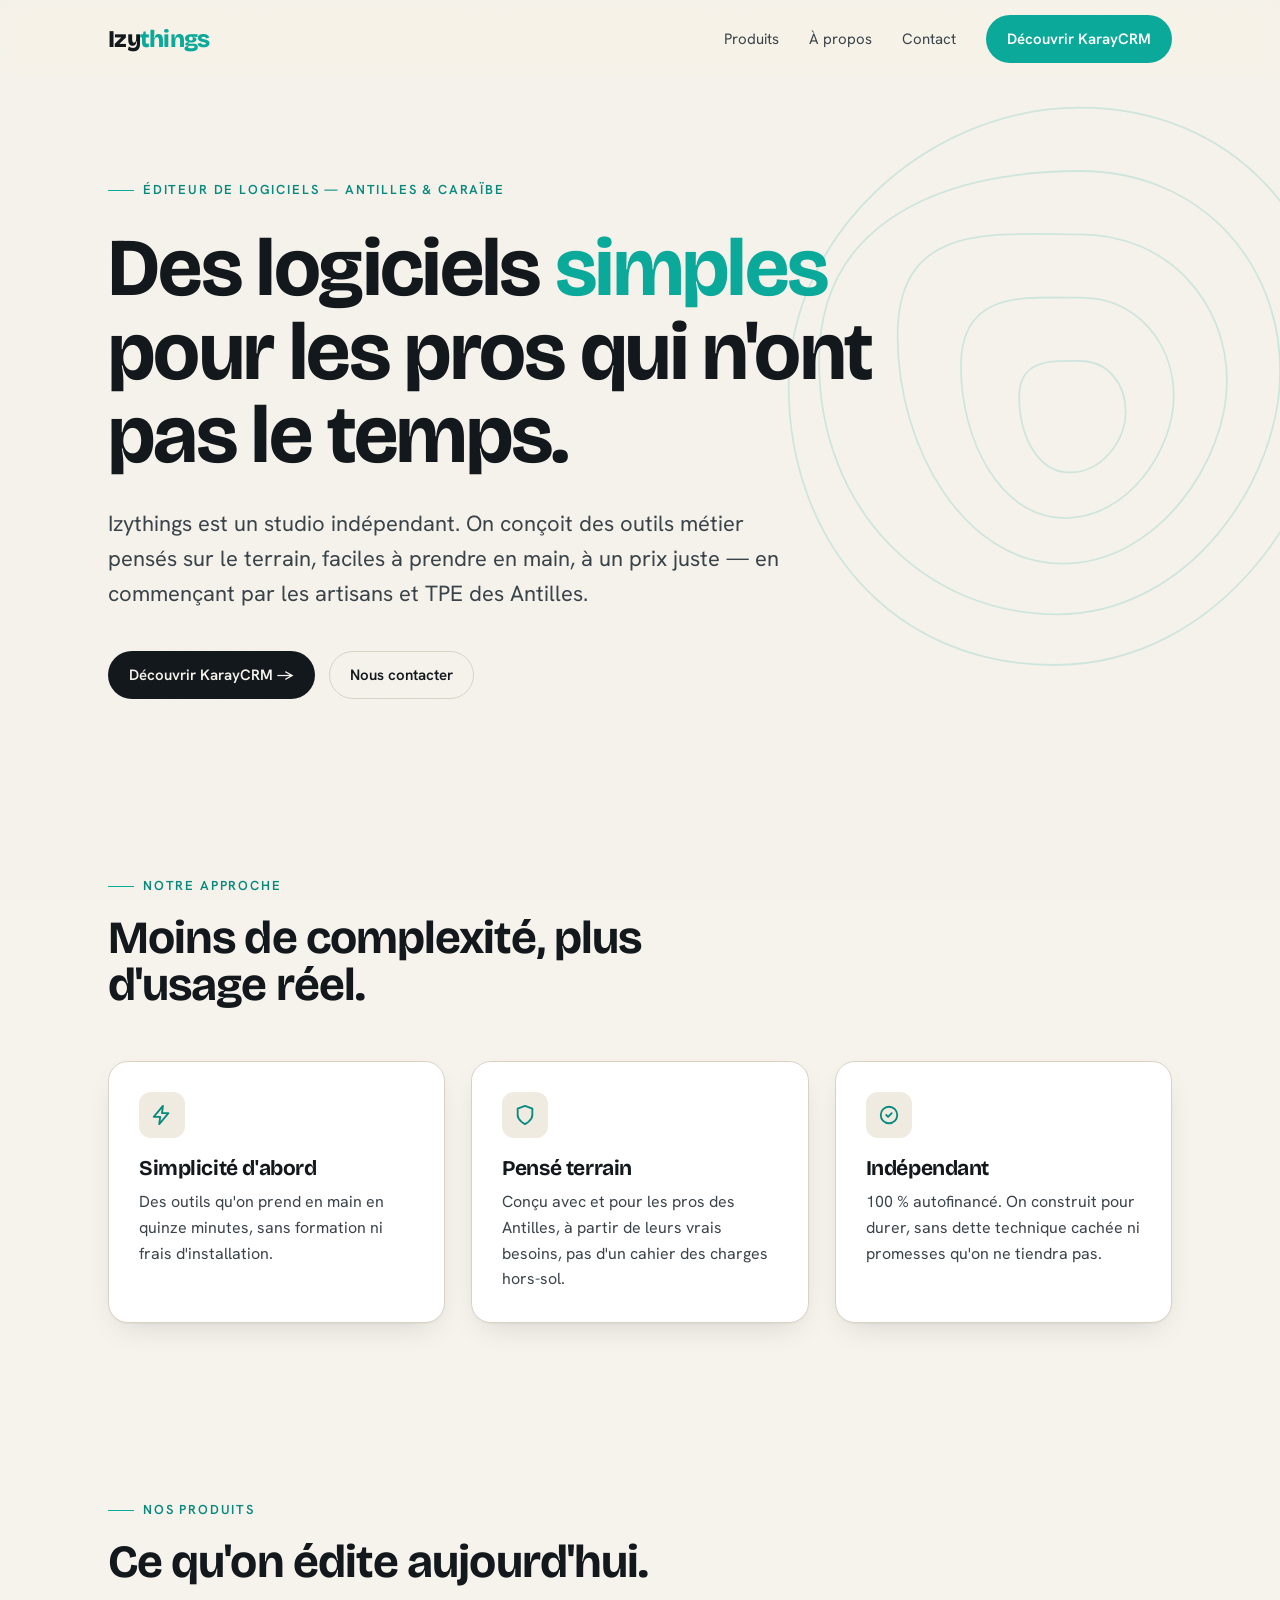
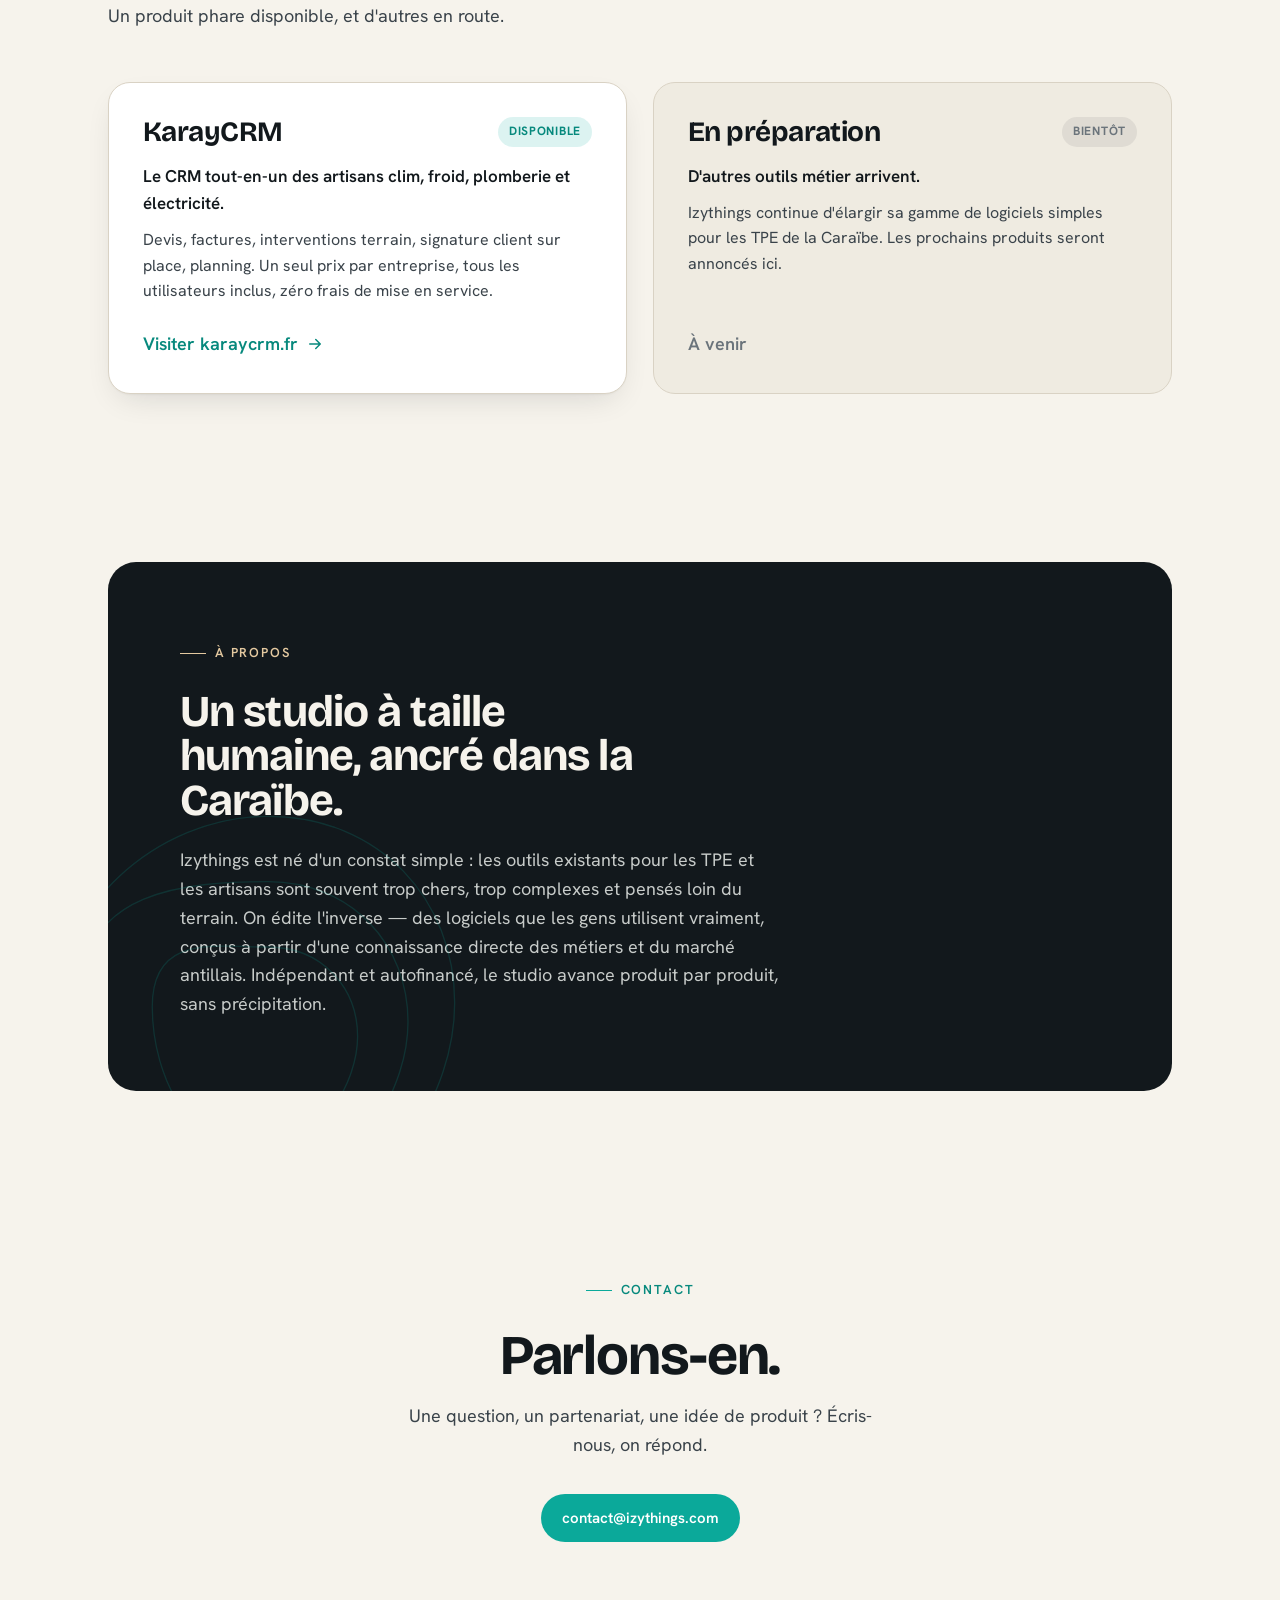
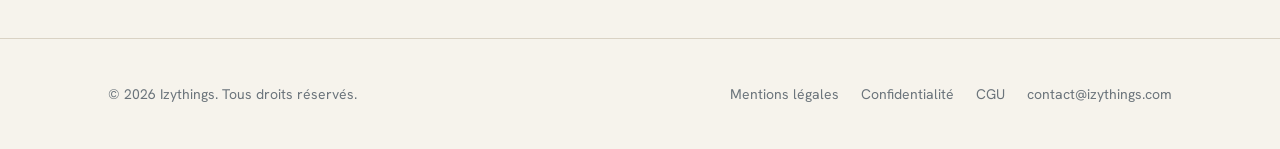
==== index.html @ da50618d "Add files via upload" ====
<!DOCTYPE html>
<html lang="fr">
<head>
  <meta charset="UTF-8" />
  <meta name="viewport" content="width=device-width, initial-scale=1.0" />

  <!-- ============ SEO ============ -->
  <title>Izythings — Éditeur de logiciels métier pour les Antilles | KarayCRM</title>
  <meta name="description" content="Izythings est un studio indépendant qui édite des logiciels métier simples pour les artisans et TPE des Antilles et de la Caraïbe. Son produit phare : KarayCRM, le CRM tout-en-un pour les artisans clim, froid, plomberie et électricité." />
  <meta name="keywords" content="Izythings, KarayCRM, logiciel artisan, CRM artisan, logiciel métier Antilles, Guadeloupe, Martinique, devis facture intervention, clim froid plomberie électricité" />
  <meta name="author" content="Izythings" />
  <meta name="robots" content="index, follow" />
  <link rel="canonical" href="https://izythings.com/" />

  <!-- ============ Open Graph (aperçus de partage) ============ -->
  <meta property="og:type" content="website" />
  <meta property="og:site_name" content="Izythings" />
  <meta property="og:title" content="Izythings — Éditeur de logiciels métier pour les Antilles" />
  <meta property="og:description" content="Studio indépendant qui édite des logiciels simples pour les pros des Antilles. Produit phare : KarayCRM, le CRM tout-en-un des artisans clim, froid, plomberie et électricité." />
  <meta property="og:url" content="https://izythings.com/" />
  <meta property="og:locale" content="fr_FR" />
  <meta property="og:image" content="https://izythings.com/og-image.png" />

  <!-- ============ Twitter / X ============ -->
  <meta name="twitter:card" content="summary_large_image" />
  <meta name="twitter:title" content="Izythings — Éditeur de logiciels métier pour les Antilles" />
  <meta name="twitter:description" content="Studio indépendant. Produit phare : KarayCRM, le CRM tout-en-un des artisans clim, froid, plomberie et électricité." />
  <meta name="twitter:image" content="https://izythings.com/og-image.png" />

  <meta name="theme-color" content="#F6F3EC" />

  <!-- ============ Fonts ============ -->
  <link rel="preconnect" href="https://fonts.googleapis.com" />
  <link rel="preconnect" href="https://fonts.gstatic.com" crossorigin />
  <link href="https://fonts.googleapis.com/css2?family=Bricolage+Grotesque:opsz,wght@12..96,600;12..96,700;12..96,800&family=Hanken+Grotesk:wght@400;500;600;700&display=swap" rel="stylesheet" />

  <link rel="stylesheet" href="styles.css" />

  <!-- ============ Données structurées (JSON-LD) ============ -->
  <script type="application/ld+json">
  {
    "@context": "https://schema.org",
    "@type": "Organization",
    "name": "Izythings",
    "url": "https://izythings.com",
    "description": "Studio indépendant d'édition de logiciels métier pour les TPE et artisans des Antilles et de la Caraïbe.",
    "email": "contact@izythings.com",
    "makesOffer": {
      "@type": "Offer",
      "itemOffered": {
        "@type": "SoftwareApplication",
        "name": "KarayCRM",
        "applicationCategory": "BusinessApplication",
        "operatingSystem": "Web",
        "url": "https://karaycrm.fr",
        "description": "CRM tout-en-un pour les artisans clim, froid, plomberie et électricité : devis, factures, interventions terrain, signature client et planning."
      }
    }
  }
  </script>
</head>

<body>
  <!-- ============ Header ============ -->
  <header id="site-header">
    <div class="wrap nav">
      <a href="#top" class="brand">Izy<span>things</span></a>
      <nav class="nav-links" aria-label="Navigation principale">
        <a class="lnk" href="#produits">Produits</a>
        <a class="lnk" href="#apropos">À propos</a>
        <a class="lnk" href="#contact">Contact</a>
        <a class="btn btn-accent" href="https://karaycrm.fr" target="_blank" rel="noopener">Découvrir KarayCRM</a>
      </nav>
    </div>
  </header>

  <main id="top">
    <!-- ============ Hero ============ -->
    <section class="hero">
      <svg class="hero-contours" viewBox="0 0 600 600" fill="none" aria-hidden="true">
        <g stroke="currentColor" stroke-width="1.4">
          <path d="M300 70c120 0 200 90 200 200s-90 240-220 240S70 410 70 290 180 70 300 70Z"/>
          <path d="M300 120c95 0 158 72 158 158s-72 192-176 192S94 388 94 270 205 120 300 120Z"/>
          <path d="M300 170c70 0 116 54 116 116s-54 144-130 144-130-90-130-180S230 170 300 170Z"/>
          <path d="M300 220c45 0 74 36 74 78s-36 96-86 96-82-60-82-120S255 220 300 220Z"/>
          <path d="M300 270c22 0 36 18 36 40s-18 48-44 48-40-30-40-60 26-28 48-28Z"/>
        </g>
      </svg>

      <div class="wrap">
        <span class="eyebrow reveal d1">Éditeur de logiciels — Antilles &amp; Caraïbe</span>
        <h1 class="reveal d2">Des logiciels <em>simples</em> pour les pros qui n'ont pas le temps.</h1>
        <p class="lead reveal d3">Izythings est un studio indépendant. On conçoit des outils métier pensés sur le terrain, faciles à prendre en main, à un prix juste — en commençant par les artisans et TPE des Antilles.</p>
        <div class="hero-cta reveal d4">
          <a class="btn btn-primary" href="https://karaycrm.fr" target="_blank" rel="noopener">Découvrir KarayCRM →</a>
          <a class="btn btn-ghost" href="#contact">Nous contacter</a>
        </div>
      </div>
    </section>

    <!-- ============ Valeurs ============ -->
    <section class="section-pad">
      <div class="wrap">
        <div class="section-head">
          <span class="eyebrow">Notre approche</span>
          <h2>Moins de complexité, plus d'usage réel.</h2>
        </div>
        <div class="values">
          <article class="value">
            <div class="ico" aria-hidden="true">
              <svg width="22" height="22" viewBox="0 0 24 24" fill="none" stroke="currentColor" stroke-width="2" stroke-linecap="round" stroke-linejoin="round"><path d="M13 2 3 14h7l-1 8 10-12h-7l1-8Z"/></svg>
            </div>
            <h3>Simplicité d'abord</h3>
            <p>Des outils qu'on prend en main en quinze minutes, sans formation ni frais d'installation.</p>
          </article>
          <article class="value">
            <div class="ico" aria-hidden="true">
              <svg width="22" height="22" viewBox="0 0 24 24" fill="none" stroke="currentColor" stroke-width="2" stroke-linecap="round" stroke-linejoin="round"><path d="M12 22s8-4 8-10V5l-8-3-8 3v7c0 6 8 10 8 10Z"/></svg>
            </div>
            <h3>Pensé terrain</h3>
            <p>Conçu avec et pour les pros des Antilles, à partir de leurs vrais besoins, pas d'un cahier des charges hors-sol.</p>
          </article>
          <article class="value">
            <div class="ico" aria-hidden="true">
              <svg width="22" height="22" viewBox="0 0 24 24" fill="none" stroke="currentColor" stroke-width="2" stroke-linecap="round" stroke-linejoin="round"><circle cx="12" cy="12" r="9"/><path d="m9 12 2 2 4-4"/></svg>
            </div>
            <h3>Indépendant</h3>
            <p>100 % autofinancé. On construit pour durer, sans dette technique cachée ni promesses qu'on ne tiendra pas.</p>
          </article>
        </div>
      </div>
    </section>

    <!-- ============ Produits ============ -->
    <section class="section-pad" id="produits">
      <div class="wrap">
        <div class="section-head">
          <span class="eyebrow">Nos produits</span>
          <h2>Ce qu'on édite aujourd'hui.</h2>
          <p>Un produit phare disponible, et d'autres en route.</p>
        </div>
        <div class="products">

          <article class="product">
            <div class="product-top">
              <h3>KarayCRM</h3>
              <span class="badge badge-live">Disponible</span>
            </div>
            <p class="tag">Le CRM tout-en-un des artisans clim, froid, plomberie et électricité.</p>
            <p class="desc">Devis, factures, interventions terrain, signature client sur place, planning. Un seul prix par entreprise, tous les utilisateurs inclus, zéro frais de mise en service.</p>
            <div class="foot">
              <a class="more" href="https://karaycrm.fr" target="_blank" rel="noopener">
                Visiter karaycrm.fr
                <svg width="18" height="18" viewBox="0 0 24 24" fill="none" stroke="currentColor" stroke-width="2" stroke-linecap="round" stroke-linejoin="round"><path d="M5 12h14M13 6l6 6-6 6"/></svg>
              </a>
            </div>
          </article>

          <article class="product soon">
            <div class="product-top">
              <h3>En préparation</h3>
              <span class="badge badge-soon">Bientôt</span>
            </div>
            <p class="tag">D'autres outils métier arrivent.</p>
            <p class="desc">Izythings continue d'élargir sa gamme de logiciels simples pour les TPE de la Caraïbe. Les prochains produits seront annoncés ici.</p>
            <div class="foot">
              <span class="more disabled">À venir</span>
            </div>
          </article>

        </div>
      </div>
    </section>

    <!-- ============ À propos ============ -->
    <section class="section-pad" id="apropos">
      <div class="wrap">
        <div class="about">
          <svg class="about-contours" viewBox="0 0 600 600" fill="none" aria-hidden="true">
            <g stroke="currentColor" stroke-width="1.4">
              <path d="M300 70c120 0 200 90 200 200s-90 240-220 240S70 410 70 290 180 70 300 70Z"/>
              <path d="M300 140c90 0 150 68 150 150s-68 184-168 184S100 374 100 262 210 140 300 140Z"/>
              <path d="M300 210c58 0 96 44 96 96s-44 124-110 124-110-78-110-156S242 210 300 210Z"/>
            </g>
          </svg>
          <span class="eyebrow">À propos</span>
          <h2>Un studio à taille humaine, ancré dans la Caraïbe.</h2>
          <p>Izythings est né d'un constat simple : les outils existants pour les TPE et les artisans sont souvent trop chers, trop complexes et pensés loin du terrain. On édite l'inverse — des logiciels que les gens utilisent vraiment, conçus à partir d'une connaissance directe des métiers et du marché antillais. Indépendant et autofinancé, le studio avance produit par produit, sans précipitation.</p>
        </div>
      </div>
    </section>

    <!-- ============ Contact ============ -->
    <section class="contact" id="contact">
      <div class="wrap">
        <span class="eyebrow" style="justify-content:center;">Contact</span>
        <h2>Parlons-en.</h2>
        <p>Une question, un partenariat, une idée de produit ? Écris-nous, on répond.</p>
        <a class="btn btn-accent" href="mailto:contact@izythings.com">contact@izythings.com</a>
      </div>
    </section>
  </main>

  <!-- ============ Footer ============ -->
  <footer>
    <div class="wrap foot-grid">
      <span class="copy">© 2026 Izythings. Tous droits réservés.</span>
      <nav class="foot-links" aria-label="Liens légaux">
        <a href="mentions-legales.html">Mentions légales</a>
        <a href="confidentialite.html">Confidentialité</a>
        <a href="cgu.html">CGU</a>
        <a href="mailto:contact@izythings.com">contact@izythings.com</a>
      </nav>
    </div>
  </footer>

  <script>
    // Header : fond au scroll
    const header = document.getElementById('site-header');
    const onScroll = () => header.classList.toggle('scrolled', window.scrollY > 12);
    onScroll();
    window.addEventListener('scroll', onScroll, { passive: true });
  </script>
</body>
</html>
---- styles.css ----
/* ============================================================
   Izythings — feuille de style partagée
   ============================================================ */

:root {
  --paper: #F6F3EC;
  --paper-2: #EFEBE1;
  --ink: #12181C;
  --ink-soft: #3A434A;
  --ink-faint: #6B747B;
  --turquoise: #0BA99A;
  --turquoise-deep: #07897D;
  --sand: #E4C9A0;
  --line: #D9D2C4;
  --white: #FFFFFF;
  --shadow: 0 1px 2px rgba(18,24,28,.04), 0 12px 32px -12px rgba(18,24,28,.16);
  --maxw: 1120px;
}

* { margin: 0; padding: 0; box-sizing: border-box; }

html { scroll-behavior: smooth; }

body {
  background: var(--paper);
  color: var(--ink);
  font-family: "Hanken Grotesk", system-ui, sans-serif;
  font-size: 18px;
  line-height: 1.6;
  -webkit-font-smoothing: antialiased;
  text-rendering: optimizeLegibility;
  overflow-x: hidden;
}

/* subtle paper grain */
body::before {
  content: "";
  position: fixed;
  inset: 0;
  pointer-events: none;
  z-index: 1;
  opacity: .035;
  background-image: url("data:image/svg+xml,%3Csvg xmlns='http://www.w3.org/2000/svg' width='120' height='120'%3E%3Cfilter id='n'%3E%3CfeTurbulence type='fractalNoise' baseFrequency='.9' numOctaves='2'/%3E%3C/filter%3E%3Crect width='100%25' height='100%25' filter='url(%23n)'/%3E%3C/svg%3E");
}

h1, h2, h3 {
  font-family: "Bricolage Grotesque", "Hanken Grotesk", sans-serif;
  font-weight: 700;
  line-height: 1.02;
  letter-spacing: -0.02em;
}

a { color: inherit; text-decoration: none; }

.wrap { max-width: var(--maxw); margin: 0 auto; padding: 0 28px; position: relative; z-index: 2; }

/* ---------- Header ---------- */
header {
  position: sticky; top: 0; z-index: 50;
  backdrop-filter: saturate(140%) blur(8px);
  background: rgba(246,243,236,0);
  transition: background .3s ease, border-color .3s ease;
  border-bottom: 1px solid transparent;
}
header.scrolled {
  background: rgba(246,243,236,.82);
  border-bottom: 1px solid var(--line);
}
.nav { display: flex; align-items: center; justify-content: space-between; height: 78px; }
.brand { font-family: "Bricolage Grotesque", sans-serif; font-weight: 800; font-size: 24px; letter-spacing: -0.03em; }
.brand span { color: var(--turquoise); }
.nav-links { display: flex; align-items: center; gap: 30px; }
.nav-links a.lnk { font-size: 15px; color: var(--ink-soft); transition: color .2s; }
.nav-links a.lnk:hover { color: var(--ink); }

.btn {
  display: inline-flex; align-items: center; gap: 8px;
  font-weight: 600; font-size: 15px;
  padding: 11px 20px; border-radius: 999px;
  transition: transform .15s ease, background .2s ease, box-shadow .2s;
  cursor: pointer; border: 1px solid transparent;
}
.btn-primary { background: var(--ink); color: var(--paper); }
.btn-primary:hover { transform: translateY(-2px); box-shadow: 0 10px 24px -10px rgba(18,24,28,.5); }
.btn-accent { background: var(--turquoise); color: #fff; }
.btn-accent:hover { background: var(--turquoise-deep); transform: translateY(-2px); }
.btn-ghost { background: transparent; color: var(--ink); border-color: var(--line); }
.btn-ghost:hover { border-color: var(--ink); }

@media (max-width: 720px) { .nav-links a.lnk { display: none; } }

/* ---------- Hero ---------- */
.hero { position: relative; padding: 92px 0 84px; overflow: hidden; }
.hero-contours {
  position: absolute; top: -60px; right: -180px; width: 760px; max-width: 90vw;
  color: var(--turquoise); opacity: .16; z-index: 0; pointer-events: none;
}
.eyebrow {
  display: inline-flex; align-items: center; gap: 9px;
  font-size: 13px; font-weight: 600; letter-spacing: .14em; text-transform: uppercase;
  color: var(--turquoise-deep); margin-bottom: 26px;
}
.eyebrow::before { content: ""; width: 26px; height: 1px; background: var(--turquoise); display: inline-block; }
.hero h1 { font-size: clamp(42px, 7vw, 82px); max-width: 16ch; }
.hero h1 em { font-style: normal; color: var(--turquoise); }
.hero p.lead { font-size: clamp(18px, 2.2vw, 22px); color: var(--ink-soft); max-width: 56ch; margin-top: 28px; }
.hero-cta { display: flex; flex-wrap: wrap; gap: 14px; margin-top: 40px; }

/* staggered load */
.reveal { opacity: 0; transform: translateY(16px); animation: rise .8s cubic-bezier(.2,.7,.2,1) forwards; }
.d1 { animation-delay: .05s; } .d2 { animation-delay: .15s; } .d3 { animation-delay: .25s; }
.d4 { animation-delay: .35s; } .d5 { animation-delay: .45s; }
@keyframes rise { to { opacity: 1; transform: none; } }
@media (prefers-reduced-motion: reduce) { .reveal { animation: none; opacity: 1; transform: none; } html { scroll-behavior: auto; } }

/* ---------- Sections ---------- */
section { position: relative; }
.section-pad { padding: 84px 0; }
.section-head { max-width: 60ch; margin-bottom: 52px; }
.section-head .eyebrow { margin-bottom: 18px; }
.section-head h2 { font-size: clamp(30px, 4vw, 46px); }
.section-head p { color: var(--ink-soft); margin-top: 16px; }

/* values */
.values { display: grid; grid-template-columns: repeat(3, 1fr); gap: 26px; }
.value { background: var(--white); border: 1px solid var(--line); border-radius: 20px; padding: 30px; box-shadow: var(--shadow); }
.value .ico { width: 46px; height: 46px; border-radius: 12px; display: grid; place-items: center; background: var(--paper-2); color: var(--turquoise-deep); margin-bottom: 20px; }
.value h3 { font-size: 21px; margin-bottom: 10px; }
.value p { font-size: 16px; color: var(--ink-soft); }
@media (max-width: 860px) { .values { grid-template-columns: 1fr; } }

/* products */
.products { display: grid; grid-template-columns: repeat(2, 1fr); gap: 26px; }
.product {
  position: relative; background: var(--white); border: 1px solid var(--line);
  border-radius: 22px; padding: 34px; box-shadow: var(--shadow);
  display: flex; flex-direction: column; transition: transform .2s ease, box-shadow .2s ease;
}
.product:hover { transform: translateY(-4px); box-shadow: 0 1px 2px rgba(18,24,28,.04), 0 24px 50px -18px rgba(18,24,28,.28); }
.product.soon { background: var(--paper-2); box-shadow: none; }
.product-top { display: flex; align-items: center; justify-content: space-between; gap: 12px; margin-bottom: 16px; }
.product h3 { font-size: 28px; }
.badge { font-size: 12px; font-weight: 700; letter-spacing: .06em; text-transform: uppercase; padding: 5px 11px; border-radius: 999px; white-space: nowrap; }
.badge-live { background: rgba(11,169,154,.14); color: var(--turquoise-deep); }
.badge-soon { background: rgba(18,24,28,.07); color: var(--ink-faint); }
.product .tag { font-weight: 600; font-size: 17px; margin-bottom: 10px; }
.product .desc { font-size: 16px; color: var(--ink-soft); margin-bottom: 26px; }
.product .foot { margin-top: auto; }
.product .more { display: inline-flex; align-items: center; gap: 8px; font-weight: 600; color: var(--turquoise-deep); }
.product .more svg { transition: transform .2s ease; }
.product:hover .more svg { transform: translateX(4px); }
.product .more.disabled { color: var(--ink-faint); cursor: default; }
@media (max-width: 760px) { .products { grid-template-columns: 1fr; } }

/* about */
.about { background: var(--ink); color: var(--paper); border-radius: 28px; padding: clamp(36px, 6vw, 72px); position: relative; overflow: hidden; }
.about .eyebrow { color: var(--sand); }
.about .eyebrow::before { background: var(--sand); }
.about h2 { font-size: clamp(28px, 4vw, 44px); max-width: 18ch; }
.about p { color: #C7CBC9; max-width: 60ch; margin-top: 22px; font-size: 18px; }
.about-contours { position: absolute; bottom: -220px; left: -120px; width: 560px; color: var(--turquoise); opacity: .18; }

/* contact */
.contact { text-align: center; padding: 96px 0; }
.contact h2 { font-size: clamp(32px, 5vw, 56px); }
.contact p { color: var(--ink-soft); margin: 18px auto 34px; max-width: 48ch; }

/* footer */
footer { border-top: 1px solid var(--line); padding: 44px 0; }
.foot-grid { display: flex; flex-wrap: wrap; gap: 18px; align-items: center; justify-content: space-between; }
.foot-links { display: flex; flex-wrap: wrap; gap: 22px; }
.foot-links a { font-size: 14px; color: var(--ink-faint); transition: color .2s; }
.foot-links a:hover { color: var(--ink); }
.copy { font-size: 14px; color: var(--ink-faint); }

/* ---------- Legal pages ---------- */
.legal { padding: 64px 0 96px; max-width: 760px; }
.legal .back { font-size: 15px; color: var(--turquoise-deep); font-weight: 600; display: inline-flex; gap: 7px; align-items: center; margin-bottom: 36px; }
.legal h1 { font-size: clamp(34px, 5vw, 52px); margin-bottom: 10px; }
.legal .updated { color: var(--ink-faint); font-size: 15px; margin-bottom: 44px; }
.legal h2 { font-size: 24px; margin: 40px 0 14px; }
.legal p, .legal li { color: var(--ink-soft); font-size: 17px; margin-bottom: 14px; }
.legal ul { padding-left: 22px; }
.legal a { color: var(--turquoise-deep); text-decoration: underline; text-underline-offset: 3px; }
.ph { background: rgba(228,201,160,.35); border-bottom: 1px dashed var(--sand); padding: 0 4px; border-radius: 3px; font-style: italic; }
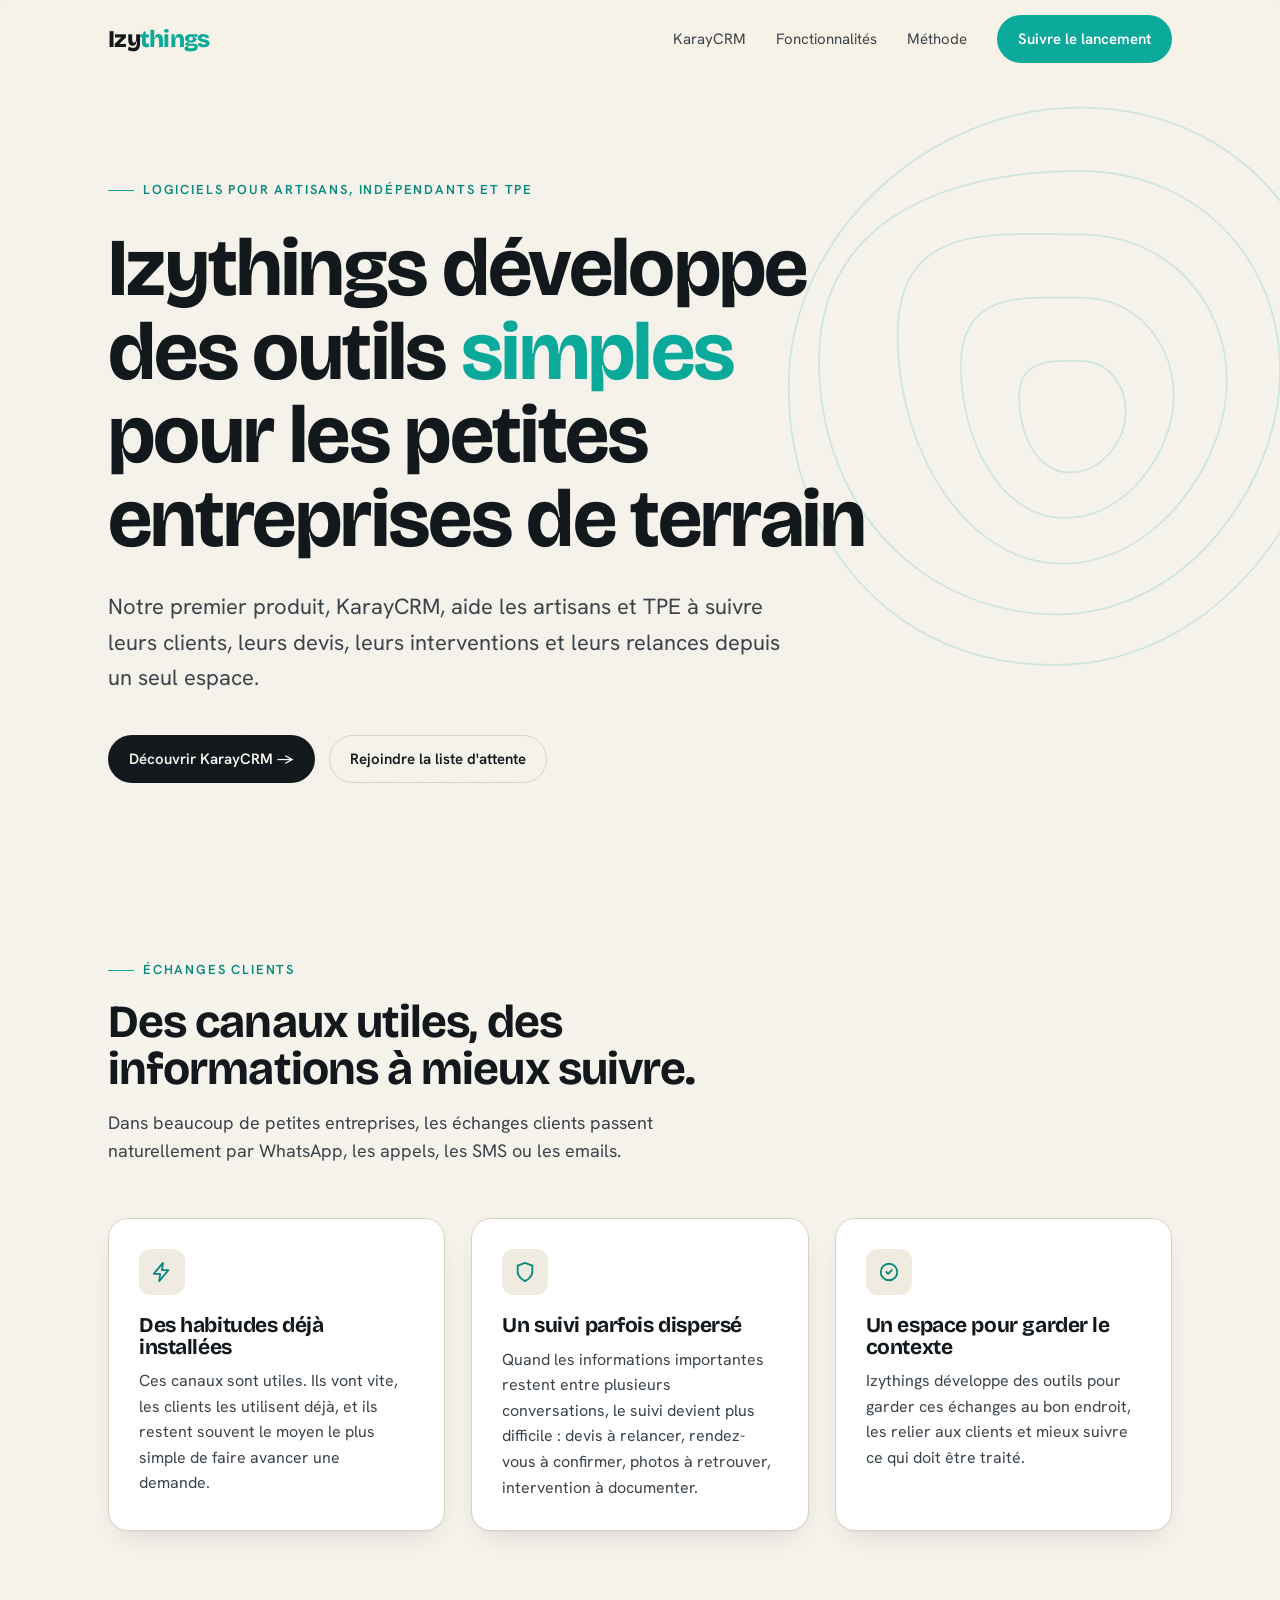
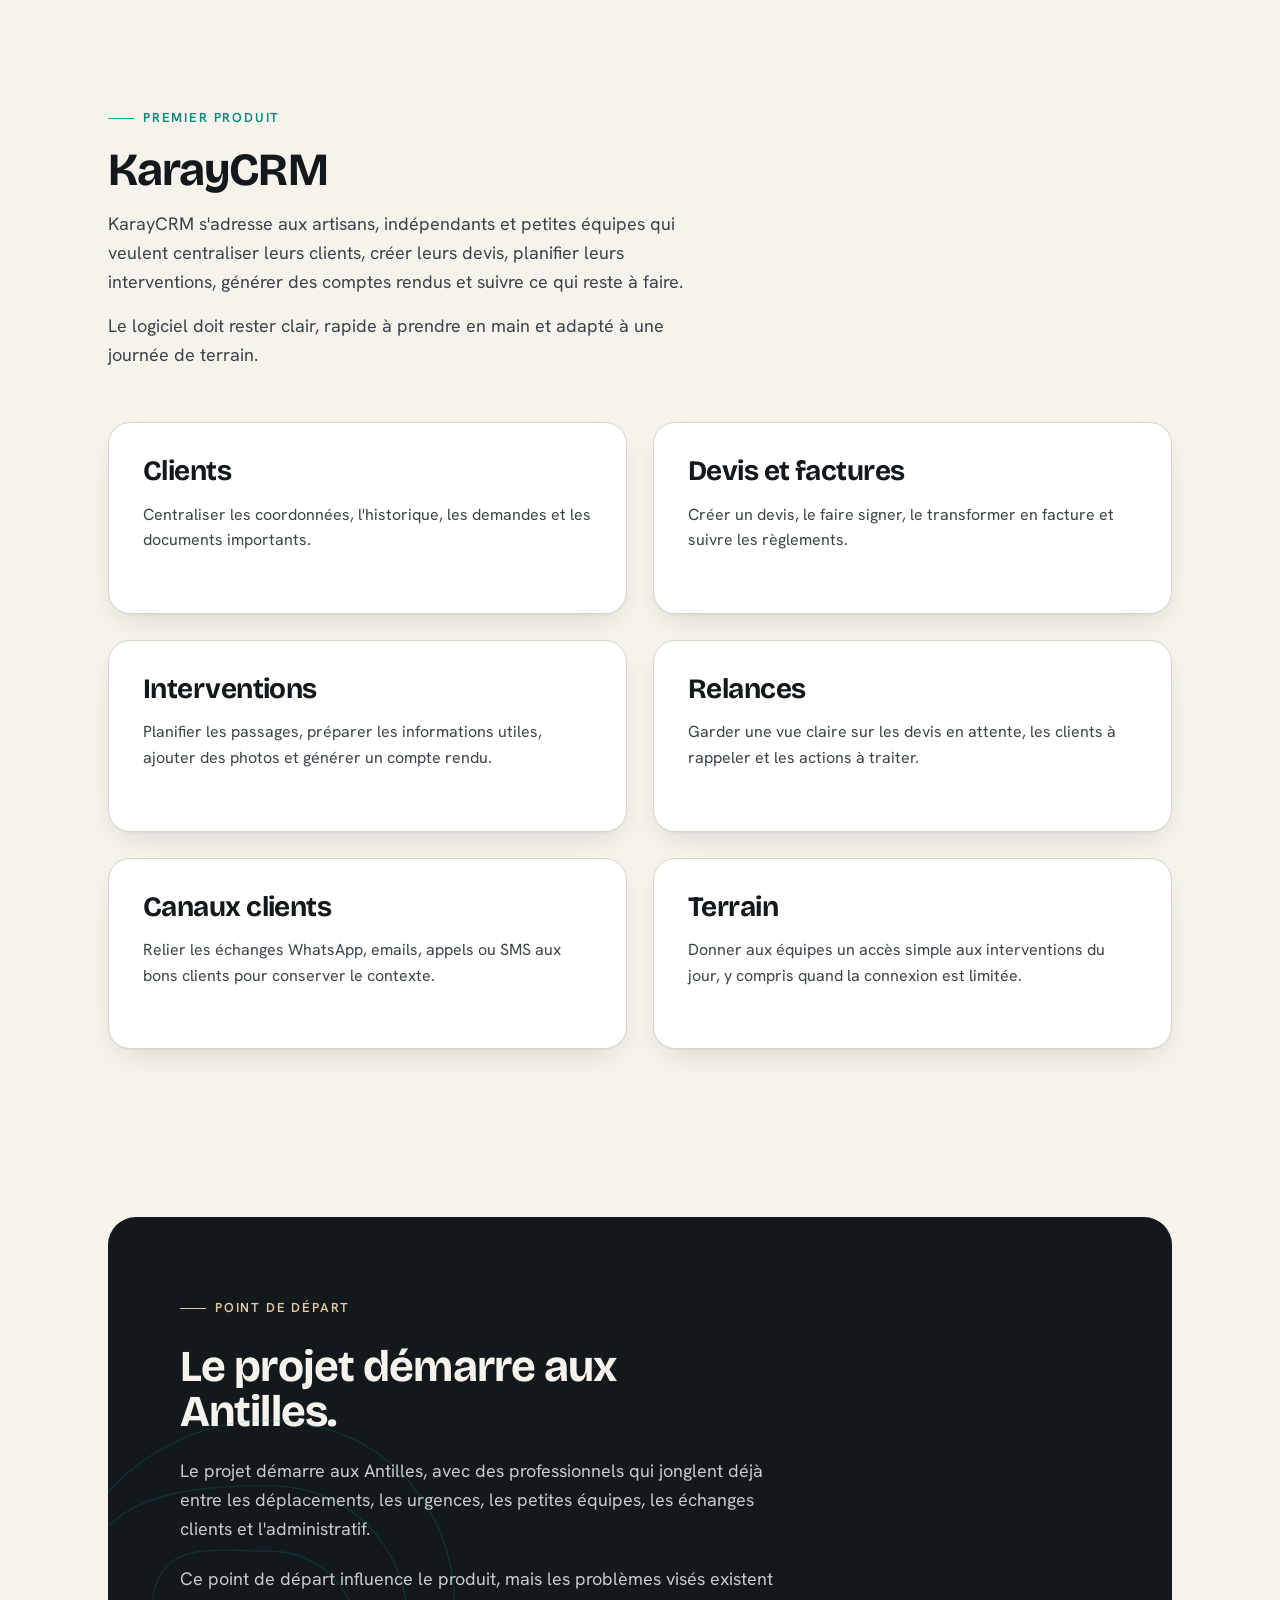
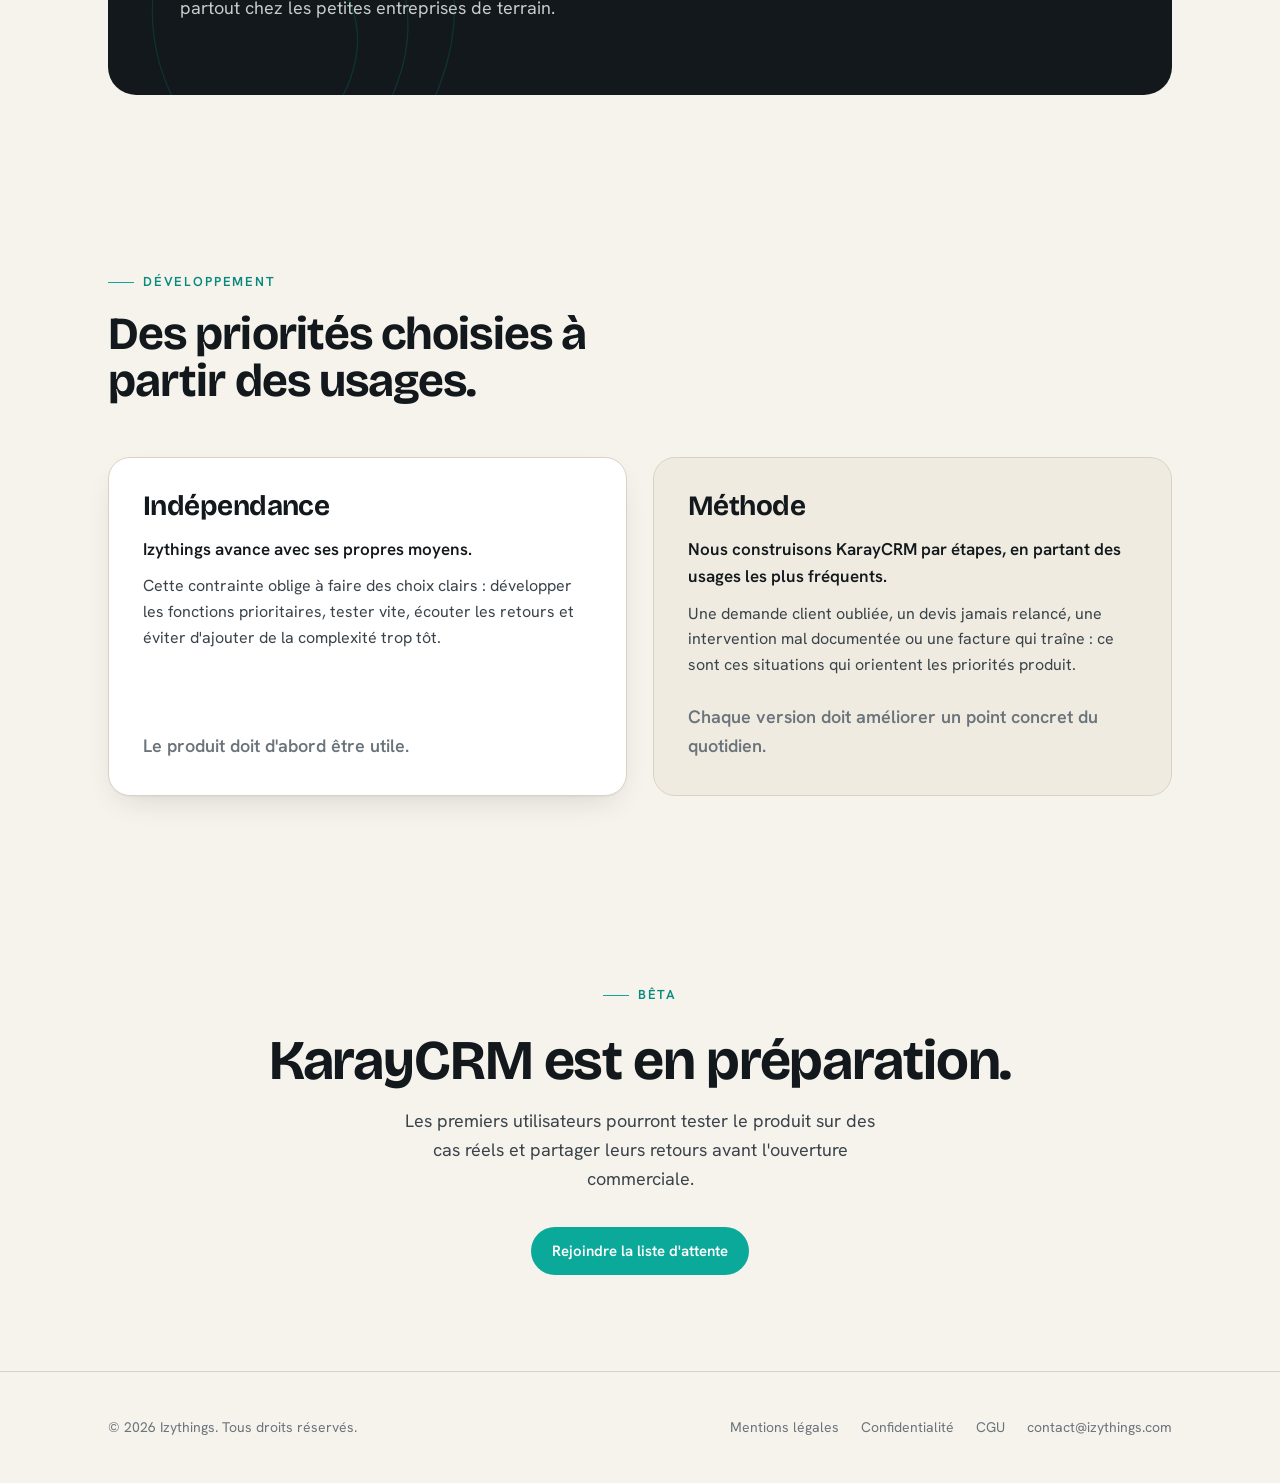
==== commit e4a4d90e: "Rewrite landing page copy" ====
--- a/index.html
+++ b/index.html
@@ -5,9 +5,9 @@
   <meta name="viewport" content="width=device-width, initial-scale=1.0" />
 
   <!-- ============ SEO ============ -->
-  <title>Izythings — Éditeur de logiciels métier pour les Antilles | KarayCRM</title>
-  <meta name="description" content="Izythings est un studio indépendant qui édite des logiciels métier simples pour les artisans et TPE des Antilles et de la Caraïbe. Son produit phare : KarayCRM, le CRM tout-en-un pour les artisans clim, froid, plomberie et électricité." />
-  <meta name="keywords" content="Izythings, KarayCRM, logiciel artisan, CRM artisan, logiciel métier Antilles, Guadeloupe, Martinique, devis facture intervention, clim froid plomberie électricité" />
+  <title>Izythings — Logiciels simples pour artisans et TPE</title>
+  <meta name="description" content="Izythings développe KarayCRM, un logiciel de gestion pour artisans et petites entreprises : clients, devis, factures, interventions et relances." />
+  <meta name="keywords" content="Izythings, KarayCRM, logiciel artisan, logiciel TPE, gestion clients, devis, factures, interventions, relances" />
   <meta name="author" content="Izythings" />
   <meta name="robots" content="index, follow" />
   <link rel="canonical" href="https://izythings.com/" />
@@ -15,16 +15,16 @@
   <!-- ============ Open Graph (aperçus de partage) ============ -->
   <meta property="og:type" content="website" />
   <meta property="og:site_name" content="Izythings" />
-  <meta property="og:title" content="Izythings — Éditeur de logiciels métier pour les Antilles" />
-  <meta property="og:description" content="Studio indépendant qui édite des logiciels simples pour les pros des Antilles. Produit phare : KarayCRM, le CRM tout-en-un des artisans clim, froid, plomberie et électricité." />
+  <meta property="og:title" content="Izythings — Logiciels simples pour artisans et TPE" />
+  <meta property="og:description" content="Izythings développe KarayCRM, un logiciel de gestion pour artisans et petites entreprises : clients, devis, factures, interventions et relances." />
   <meta property="og:url" content="https://izythings.com/" />
   <meta property="og:locale" content="fr_FR" />
   <meta property="og:image" content="https://izythings.com/og-image.png" />
 
   <!-- ============ Twitter / X ============ -->
   <meta name="twitter:card" content="summary_large_image" />
-  <meta name="twitter:title" content="Izythings — Éditeur de logiciels métier pour les Antilles" />
-  <meta name="twitter:description" content="Studio indépendant. Produit phare : KarayCRM, le CRM tout-en-un des artisans clim, froid, plomberie et électricité." />
+  <meta name="twitter:title" content="Izythings — Logiciels simples pour artisans et TPE" />
+  <meta name="twitter:description" content="Izythings développe KarayCRM, un logiciel de gestion pour artisans et petites entreprises : clients, devis, factures, interventions et relances." />
   <meta name="twitter:image" content="https://izythings.com/og-image.png" />
 
   <meta name="theme-color" content="#F6F3EC" />
@@ -43,7 +43,7 @@
     "@type": "Organization",
     "name": "Izythings",
     "url": "https://izythings.com",
-    "description": "Studio indépendant d'édition de logiciels métier pour les TPE et artisans des Antilles et de la Caraïbe.",
+    "description": "Éditeur de logiciels simples pour les artisans, indépendants et petites entreprises.",
     "email": "contact@izythings.com",
     "makesOffer": {
       "@type": "Offer",
@@ -53,7 +53,7 @@
         "applicationCategory": "BusinessApplication",
         "operatingSystem": "Web",
         "url": "https://karaycrm.fr",
-        "description": "CRM tout-en-un pour les artisans clim, froid, plomberie et électricité : devis, factures, interventions terrain, signature client et planning."
+        "description": "Logiciel de gestion pour suivre les clients, les devis, les factures, les interventions, les comptes rendus et les relances."
       }
     }
   }
@@ -66,10 +66,10 @@
     <div class="wrap nav">
       <a href="#top" class="brand">Izy<span>things</span></a>
       <nav class="nav-links" aria-label="Navigation principale">
-        <a class="lnk" href="#produits">Produits</a>
-        <a class="lnk" href="#apropos">À propos</a>
-        <a class="lnk" href="#contact">Contact</a>
-        <a class="btn btn-accent" href="https://karaycrm.fr" target="_blank" rel="noopener">Découvrir KarayCRM</a>
+        <a class="lnk" href="#karaycrm">KarayCRM</a>
+        <a class="lnk" href="#fonctionnalites">Fonctionnalités</a>
+        <a class="lnk" href="#methode">Méthode</a>
+        <a class="btn btn-accent" href="#beta">Suivre le lancement</a>
       </nav>
     </div>
   </header>
@@ -88,91 +88,108 @@
       </svg>
 
       <div class="wrap">
-        <span class="eyebrow reveal d1">Éditeur de logiciels — Antilles &amp; Caraïbe</span>
-        <h1 class="reveal d2">Des logiciels <em>simples</em> pour les pros qui n'ont pas le temps.</h1>
-        <p class="lead reveal d3">Izythings est un studio indépendant. On conçoit des outils métier pensés sur le terrain, faciles à prendre en main, à un prix juste — en commençant par les artisans et TPE des Antilles.</p>
+        <span class="eyebrow reveal d1">Logiciels pour artisans, indépendants et TPE</span>
+        <h1 class="reveal d2">Izythings développe des outils <em>simples</em> pour les petites entreprises de terrain</h1>
+        <p class="lead reveal d3">Notre premier produit, KarayCRM, aide les artisans et TPE à suivre leurs clients, leurs devis, leurs interventions et leurs relances depuis un seul espace.</p>
         <div class="hero-cta reveal d4">
-          <a class="btn btn-primary" href="https://karaycrm.fr" target="_blank" rel="noopener">Découvrir KarayCRM →</a>
-          <a class="btn btn-ghost" href="#contact">Nous contacter</a>
-        </div>
-      </div>
-    </section>
-
-    <!-- ============ Valeurs ============ -->
+          <a class="btn btn-primary" href="#karaycrm">Découvrir KarayCRM →</a>
+          <a class="btn btn-ghost" href="mailto:contact@izythings.com?subject=Liste%20d%27attente%20KarayCRM">Rejoindre la liste d'attente</a>
+        </div>
+      </div>
+    </section>
+
+    <!-- ============ Échanges clients ============ -->
     <section class="section-pad">
       <div class="wrap">
         <div class="section-head">
-          <span class="eyebrow">Notre approche</span>
-          <h2>Moins de complexité, plus d'usage réel.</h2>
+          <span class="eyebrow">Échanges clients</span>
+          <h2>Des canaux utiles, des informations à mieux suivre.</h2>
+          <p>Dans beaucoup de petites entreprises, les échanges clients passent naturellement par WhatsApp, les appels, les SMS ou les emails.</p>
         </div>
         <div class="values">
           <article class="value">
             <div class="ico" aria-hidden="true">
               <svg width="22" height="22" viewBox="0 0 24 24" fill="none" stroke="currentColor" stroke-width="2" stroke-linecap="round" stroke-linejoin="round"><path d="M13 2 3 14h7l-1 8 10-12h-7l1-8Z"/></svg>
             </div>
-            <h3>Simplicité d'abord</h3>
-            <p>Des outils qu'on prend en main en quinze minutes, sans formation ni frais d'installation.</p>
+            <h3>Des habitudes déjà installées</h3>
+            <p>Ces canaux sont utiles. Ils vont vite, les clients les utilisent déjà, et ils restent souvent le moyen le plus simple de faire avancer une demande.</p>
           </article>
           <article class="value">
             <div class="ico" aria-hidden="true">
               <svg width="22" height="22" viewBox="0 0 24 24" fill="none" stroke="currentColor" stroke-width="2" stroke-linecap="round" stroke-linejoin="round"><path d="M12 22s8-4 8-10V5l-8-3-8 3v7c0 6 8 10 8 10Z"/></svg>
             </div>
-            <h3>Pensé terrain</h3>
-            <p>Conçu avec et pour les pros des Antilles, à partir de leurs vrais besoins, pas d'un cahier des charges hors-sol.</p>
+            <h3>Un suivi parfois dispersé</h3>
+            <p>Quand les informations importantes restent entre plusieurs conversations, le suivi devient plus difficile : devis à relancer, rendez-vous à confirmer, photos à retrouver, intervention à documenter.</p>
           </article>
           <article class="value">
             <div class="ico" aria-hidden="true">
               <svg width="22" height="22" viewBox="0 0 24 24" fill="none" stroke="currentColor" stroke-width="2" stroke-linecap="round" stroke-linejoin="round"><circle cx="12" cy="12" r="9"/><path d="m9 12 2 2 4-4"/></svg>
             </div>
-            <h3>Indépendant</h3>
-            <p>100 % autofinancé. On construit pour durer, sans dette technique cachée ni promesses qu'on ne tiendra pas.</p>
-          </article>
-        </div>
-      </div>
-    </section>
-
-    <!-- ============ Produits ============ -->
-    <section class="section-pad" id="produits">
+            <h3>Un espace pour garder le contexte</h3>
+            <p>Izythings développe des outils pour garder ces échanges au bon endroit, les relier aux clients et mieux suivre ce qui doit être traité.</p>
+          </article>
+        </div>
+      </div>
+    </section>
+
+    <!-- ============ KarayCRM ============ -->
+    <section class="section-pad" id="karaycrm">
       <div class="wrap">
         <div class="section-head">
-          <span class="eyebrow">Nos produits</span>
-          <h2>Ce qu'on édite aujourd'hui.</h2>
-          <p>Un produit phare disponible, et d'autres en route.</p>
-        </div>
-        <div class="products">
-
-          <article class="product">
-            <div class="product-top">
-              <h3>KarayCRM</h3>
-              <span class="badge badge-live">Disponible</span>
-            </div>
-            <p class="tag">Le CRM tout-en-un des artisans clim, froid, plomberie et électricité.</p>
-            <p class="desc">Devis, factures, interventions terrain, signature client sur place, planning. Un seul prix par entreprise, tous les utilisateurs inclus, zéro frais de mise en service.</p>
-            <div class="foot">
-              <a class="more" href="https://karaycrm.fr" target="_blank" rel="noopener">
-                Visiter karaycrm.fr
-                <svg width="18" height="18" viewBox="0 0 24 24" fill="none" stroke="currentColor" stroke-width="2" stroke-linecap="round" stroke-linejoin="round"><path d="M5 12h14M13 6l6 6-6 6"/></svg>
-              </a>
-            </div>
-          </article>
-
-          <article class="product soon">
-            <div class="product-top">
-              <h3>En préparation</h3>
-              <span class="badge badge-soon">Bientôt</span>
-            </div>
-            <p class="tag">D'autres outils métier arrivent.</p>
-            <p class="desc">Izythings continue d'élargir sa gamme de logiciels simples pour les TPE de la Caraïbe. Les prochains produits seront annoncés ici.</p>
-            <div class="foot">
-              <span class="more disabled">À venir</span>
-            </div>
-          </article>
-
-        </div>
-      </div>
-    </section>
-
-    <!-- ============ À propos ============ -->
+          <span class="eyebrow">Premier produit</span>
+          <h2>KarayCRM</h2>
+          <p>KarayCRM s'adresse aux artisans, indépendants et petites équipes qui veulent centraliser leurs clients, créer leurs devis, planifier leurs interventions, générer des comptes rendus et suivre ce qui reste à faire.</p>
+          <p>Le logiciel doit rester clair, rapide à prendre en main et adapté à une journée de terrain.</p>
+        </div>
+        <div class="products" id="fonctionnalites">
+
+          <article class="product">
+            <div class="product-top">
+              <h3>Clients</h3>
+            </div>
+            <p class="desc">Centraliser les coordonnées, l'historique, les demandes et les documents importants.</p>
+          </article>
+
+          <article class="product">
+            <div class="product-top">
+              <h3>Devis et factures</h3>
+            </div>
+            <p class="desc">Créer un devis, le faire signer, le transformer en facture et suivre les règlements.</p>
+          </article>
+
+          <article class="product">
+            <div class="product-top">
+              <h3>Interventions</h3>
+            </div>
+            <p class="desc">Planifier les passages, préparer les informations utiles, ajouter des photos et générer un compte rendu.</p>
+          </article>
+
+          <article class="product">
+            <div class="product-top">
+              <h3>Relances</h3>
+            </div>
+            <p class="desc">Garder une vue claire sur les devis en attente, les clients à rappeler et les actions à traiter.</p>
+          </article>
+
+          <article class="product">
+            <div class="product-top">
+              <h3>Canaux clients</h3>
+            </div>
+            <p class="desc">Relier les échanges WhatsApp, emails, appels ou SMS aux bons clients pour conserver le contexte.</p>
+          </article>
+
+          <article class="product">
+            <div class="product-top">
+              <h3>Terrain</h3>
+            </div>
+            <p class="desc">Donner aux équipes un accès simple aux interventions du jour, y compris quand la connexion est limitée.</p>
+          </article>
+
+        </div>
+      </div>
+    </section>
+
+    <!-- ============ Point de départ ============ -->
     <section class="section-pad" id="apropos">
       <div class="wrap">
         <div class="about">
@@ -183,20 +200,54 @@
               <path d="M300 210c58 0 96 44 96 96s-44 124-110 124-110-78-110-156S242 210 300 210Z"/>
             </g>
           </svg>
-          <span class="eyebrow">À propos</span>
-          <h2>Un studio à taille humaine, ancré dans la Caraïbe.</h2>
-          <p>Izythings est né d'un constat simple : les outils existants pour les TPE et les artisans sont souvent trop chers, trop complexes et pensés loin du terrain. On édite l'inverse — des logiciels que les gens utilisent vraiment, conçus à partir d'une connaissance directe des métiers et du marché antillais. Indépendant et autofinancé, le studio avance produit par produit, sans précipitation.</p>
-        </div>
-      </div>
-    </section>
-
-    <!-- ============ Contact ============ -->
-    <section class="contact" id="contact">
-      <div class="wrap">
-        <span class="eyebrow" style="justify-content:center;">Contact</span>
-        <h2>Parlons-en.</h2>
-        <p>Une question, un partenariat, une idée de produit ? Écris-nous, on répond.</p>
-        <a class="btn btn-accent" href="mailto:contact@izythings.com">contact@izythings.com</a>
+          <span class="eyebrow">Point de départ</span>
+          <h2>Le projet démarre aux Antilles.</h2>
+          <p>Le projet démarre aux Antilles, avec des professionnels qui jonglent déjà entre les déplacements, les urgences, les petites équipes, les échanges clients et l'administratif.</p>
+          <p>Ce point de départ influence le produit, mais les problèmes visés existent partout chez les petites entreprises de terrain.</p>
+        </div>
+      </div>
+    </section>
+
+    <!-- ============ Méthode ============ -->
+    <section class="section-pad" id="methode">
+      <div class="wrap">
+        <div class="section-head">
+          <span class="eyebrow">Développement</span>
+          <h2>Des priorités choisies à partir des usages.</h2>
+        </div>
+        <div class="products">
+          <article class="product">
+            <div class="product-top">
+              <h3>Indépendance</h3>
+            </div>
+            <p class="tag">Izythings avance avec ses propres moyens.</p>
+            <p class="desc">Cette contrainte oblige à faire des choix clairs : développer les fonctions prioritaires, tester vite, écouter les retours et éviter d'ajouter de la complexité trop tôt.</p>
+            <div class="foot">
+              <span class="more disabled">Le produit doit d'abord être utile.</span>
+            </div>
+          </article>
+
+          <article class="product soon">
+            <div class="product-top">
+              <h3>Méthode</h3>
+            </div>
+            <p class="tag">Nous construisons KarayCRM par étapes, en partant des usages les plus fréquents.</p>
+            <p class="desc">Une demande client oubliée, un devis jamais relancé, une intervention mal documentée ou une facture qui traîne : ce sont ces situations qui orientent les priorités produit.</p>
+            <div class="foot">
+              <span class="more disabled">Chaque version doit améliorer un point concret du quotidien.</span>
+            </div>
+          </article>
+        </div>
+      </div>
+    </section>
+
+    <!-- ============ Bêta ============ -->
+    <section class="contact" id="beta">
+      <div class="wrap">
+        <span class="eyebrow" style="justify-content:center;">Bêta</span>
+        <h2>KarayCRM est en préparation.</h2>
+        <p>Les premiers utilisateurs pourront tester le produit sur des cas réels et partager leurs retours avant l'ouverture commerciale.</p>
+        <a class="btn btn-accent" href="mailto:contact@izythings.com?subject=Liste%20d%27attente%20KarayCRM">Rejoindre la liste d'attente</a>
       </div>
     </section>
   </main>
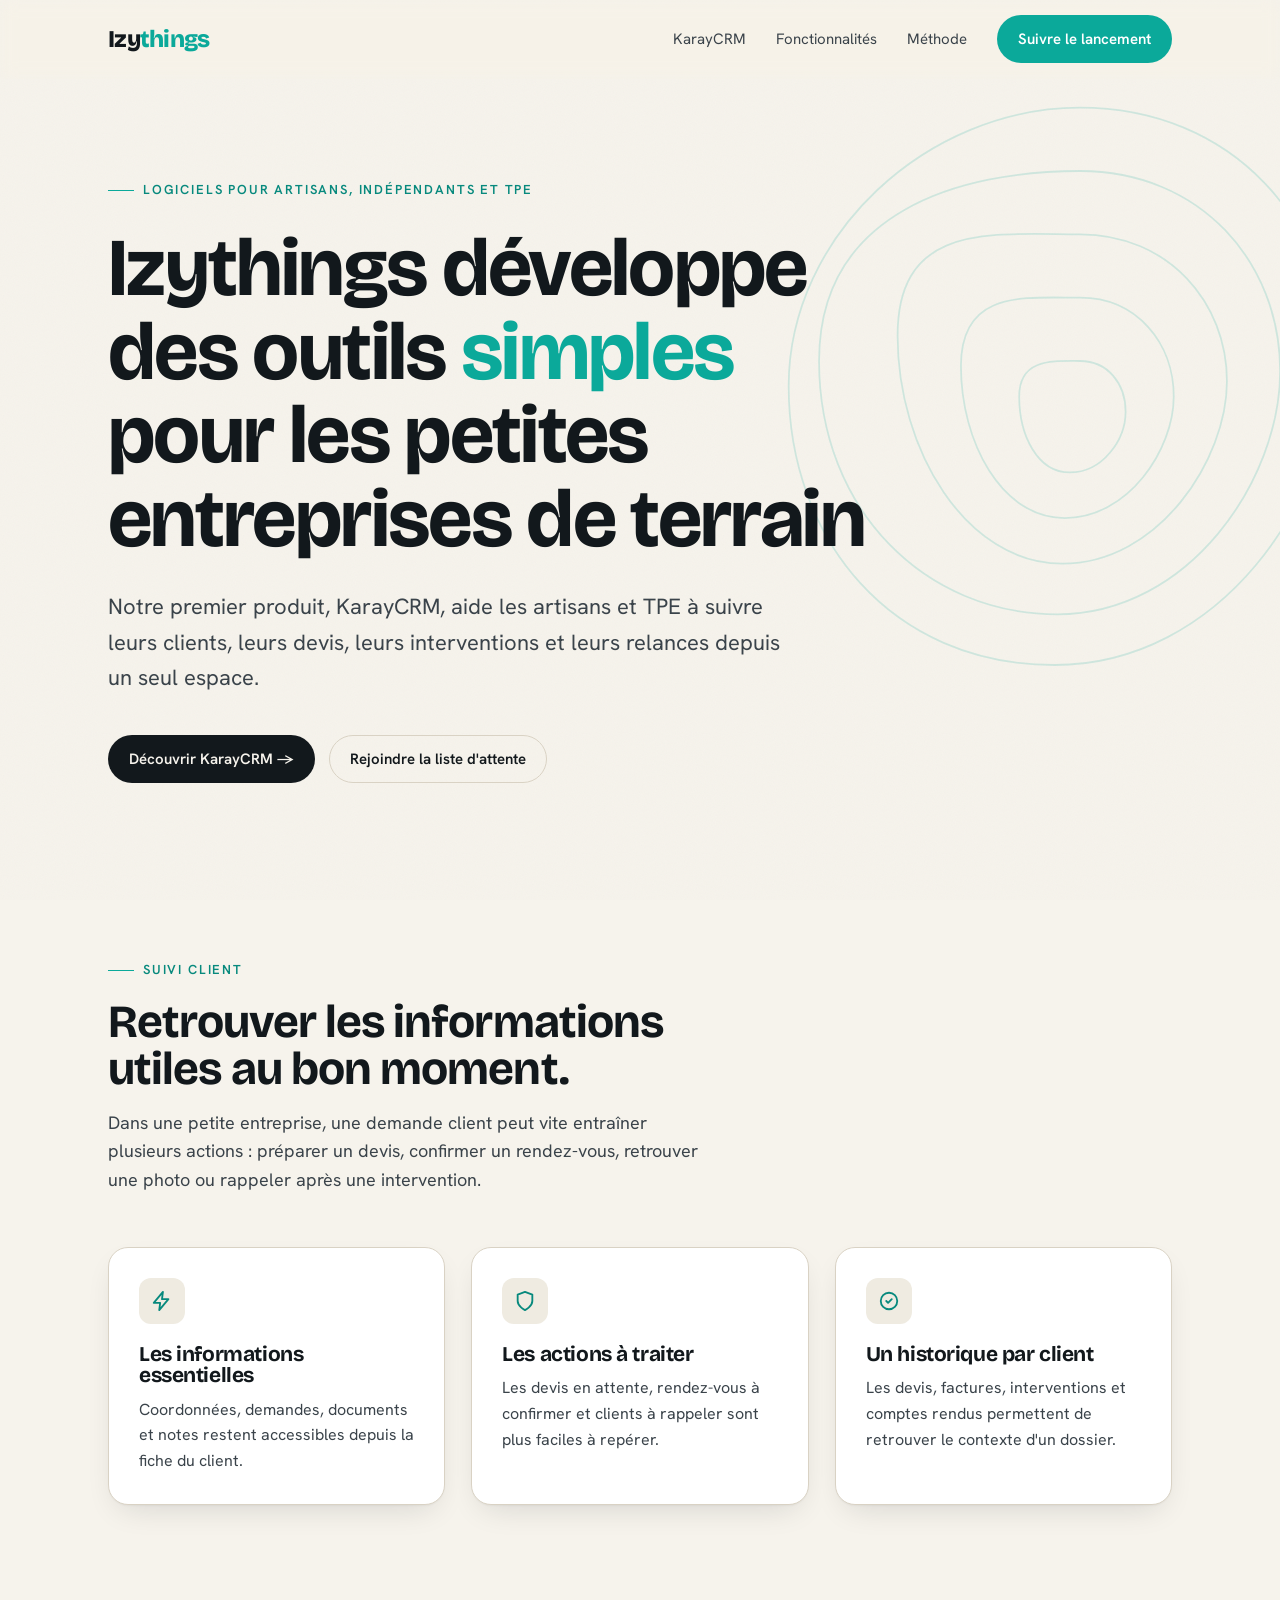
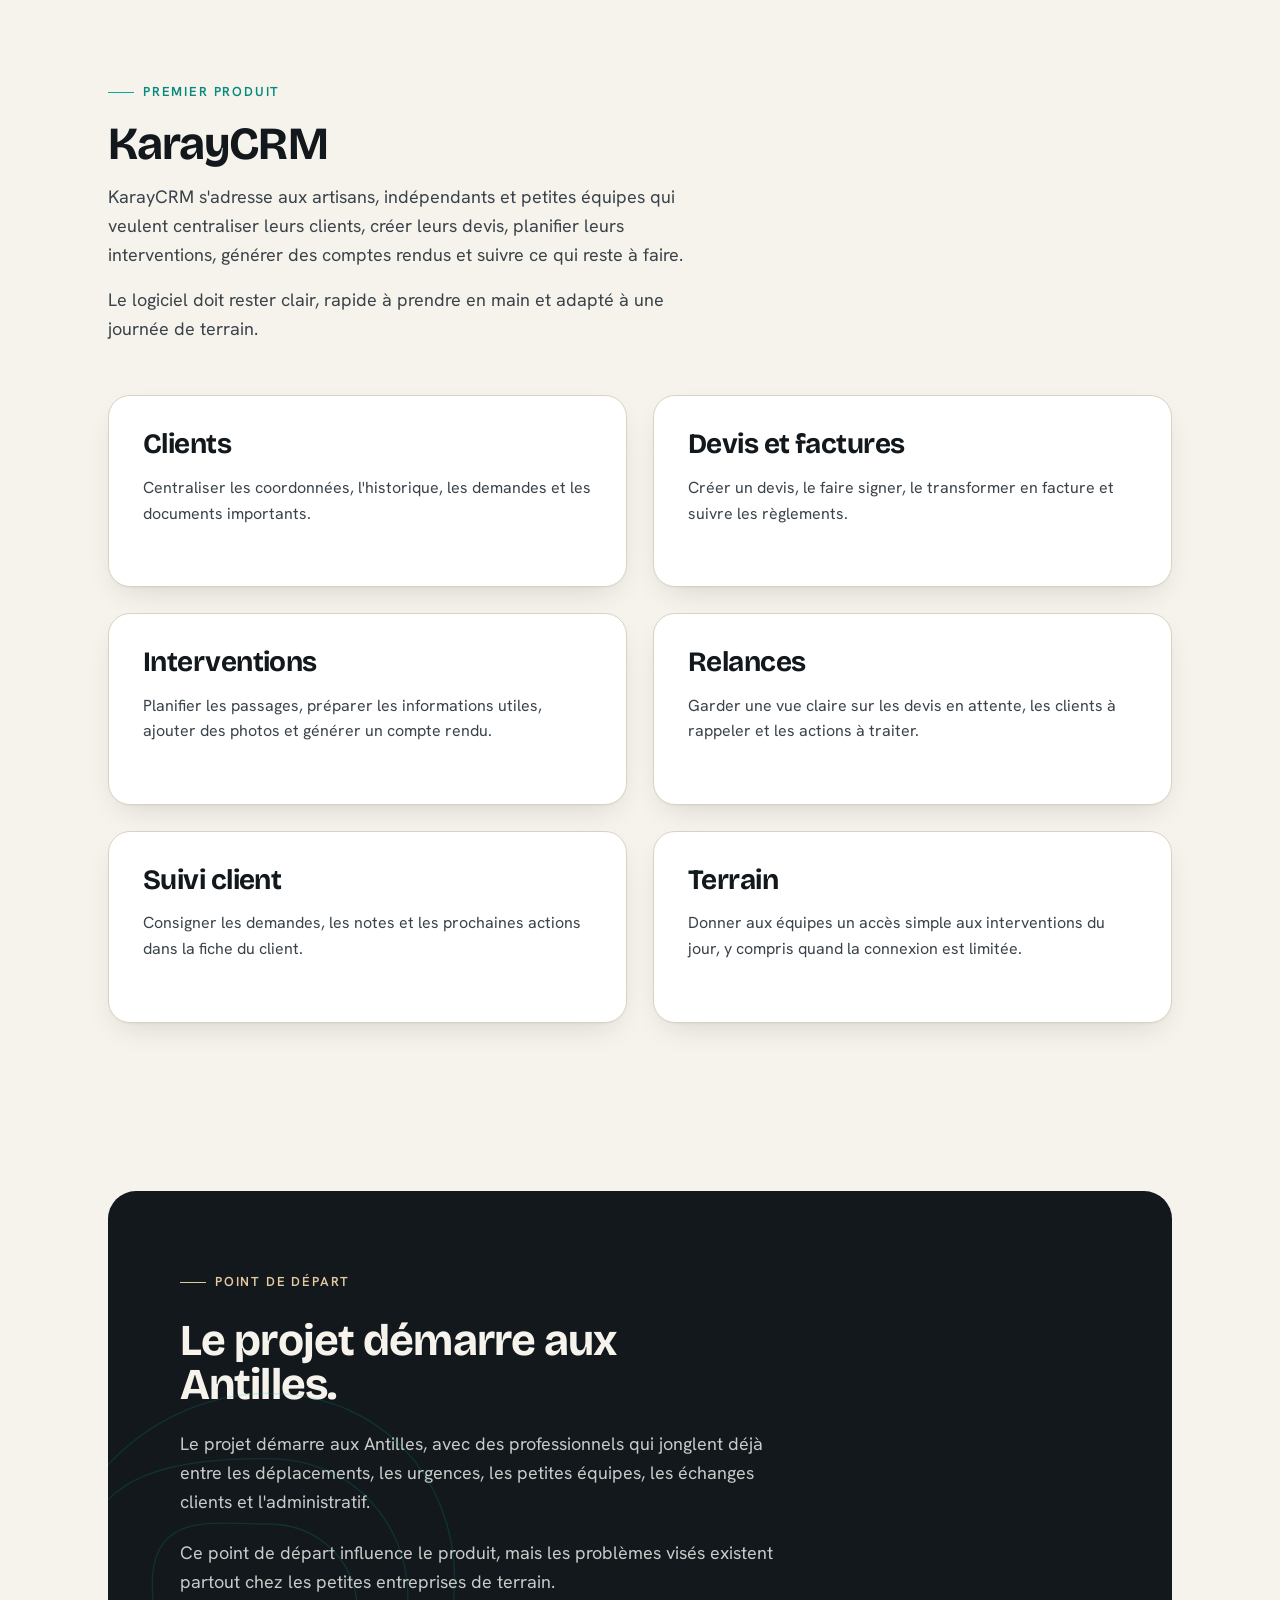
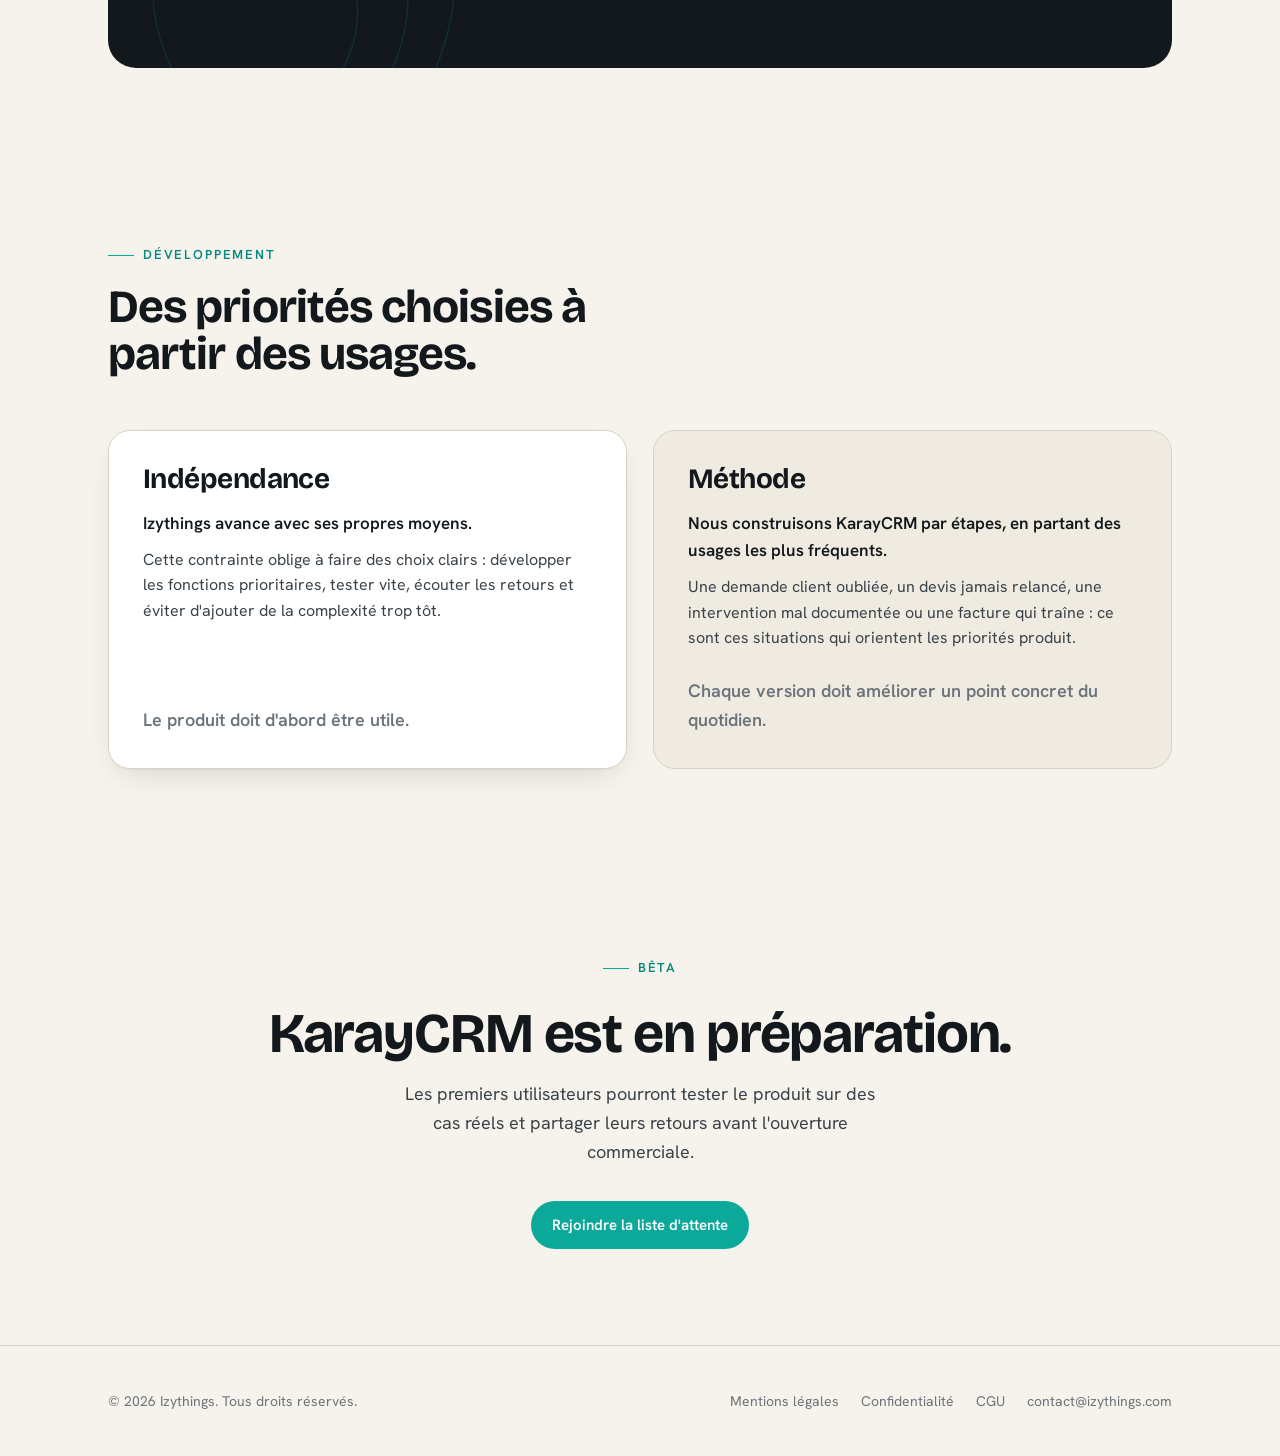
==== commit b1a95a0b: "Clarify customer tracking copy" ====
--- a/index.html
+++ b/index.html
@@ -98,35 +98,35 @@
       </div>
     </section>
 
-    <!-- ============ Échanges clients ============ -->
+    <!-- ============ Suivi client ============ -->
     <section class="section-pad">
       <div class="wrap">
         <div class="section-head">
-          <span class="eyebrow">Échanges clients</span>
-          <h2>Des canaux utiles, des informations à mieux suivre.</h2>
-          <p>Dans beaucoup de petites entreprises, les échanges clients passent naturellement par WhatsApp, les appels, les SMS ou les emails.</p>
+          <span class="eyebrow">Suivi client</span>
+          <h2>Retrouver les informations utiles au bon moment.</h2>
+          <p>Dans une petite entreprise, une demande client peut vite entraîner plusieurs actions : préparer un devis, confirmer un rendez-vous, retrouver une photo ou rappeler après une intervention.</p>
         </div>
         <div class="values">
           <article class="value">
             <div class="ico" aria-hidden="true">
               <svg width="22" height="22" viewBox="0 0 24 24" fill="none" stroke="currentColor" stroke-width="2" stroke-linecap="round" stroke-linejoin="round"><path d="M13 2 3 14h7l-1 8 10-12h-7l1-8Z"/></svg>
             </div>
-            <h3>Des habitudes déjà installées</h3>
-            <p>Ces canaux sont utiles. Ils vont vite, les clients les utilisent déjà, et ils restent souvent le moyen le plus simple de faire avancer une demande.</p>
+            <h3>Les informations essentielles</h3>
+            <p>Coordonnées, demandes, documents et notes restent accessibles depuis la fiche du client.</p>
           </article>
           <article class="value">
             <div class="ico" aria-hidden="true">
               <svg width="22" height="22" viewBox="0 0 24 24" fill="none" stroke="currentColor" stroke-width="2" stroke-linecap="round" stroke-linejoin="round"><path d="M12 22s8-4 8-10V5l-8-3-8 3v7c0 6 8 10 8 10Z"/></svg>
             </div>
-            <h3>Un suivi parfois dispersé</h3>
-            <p>Quand les informations importantes restent entre plusieurs conversations, le suivi devient plus difficile : devis à relancer, rendez-vous à confirmer, photos à retrouver, intervention à documenter.</p>
+            <h3>Les actions à traiter</h3>
+            <p>Les devis en attente, rendez-vous à confirmer et clients à rappeler sont plus faciles à repérer.</p>
           </article>
           <article class="value">
             <div class="ico" aria-hidden="true">
               <svg width="22" height="22" viewBox="0 0 24 24" fill="none" stroke="currentColor" stroke-width="2" stroke-linecap="round" stroke-linejoin="round"><circle cx="12" cy="12" r="9"/><path d="m9 12 2 2 4-4"/></svg>
             </div>
-            <h3>Un espace pour garder le contexte</h3>
-            <p>Izythings développe des outils pour garder ces échanges au bon endroit, les relier aux clients et mieux suivre ce qui doit être traité.</p>
+            <h3>Un historique par client</h3>
+            <p>Les devis, factures, interventions et comptes rendus permettent de retrouver le contexte d'un dossier.</p>
           </article>
         </div>
       </div>
@@ -173,9 +173,9 @@
 
           <article class="product">
             <div class="product-top">
-              <h3>Canaux clients</h3>
-            </div>
-            <p class="desc">Relier les échanges WhatsApp, emails, appels ou SMS aux bons clients pour conserver le contexte.</p>
+              <h3>Suivi client</h3>
+            </div>
+            <p class="desc">Consigner les demandes, les notes et les prochaines actions dans la fiche du client.</p>
           </article>
 
           <article class="product">
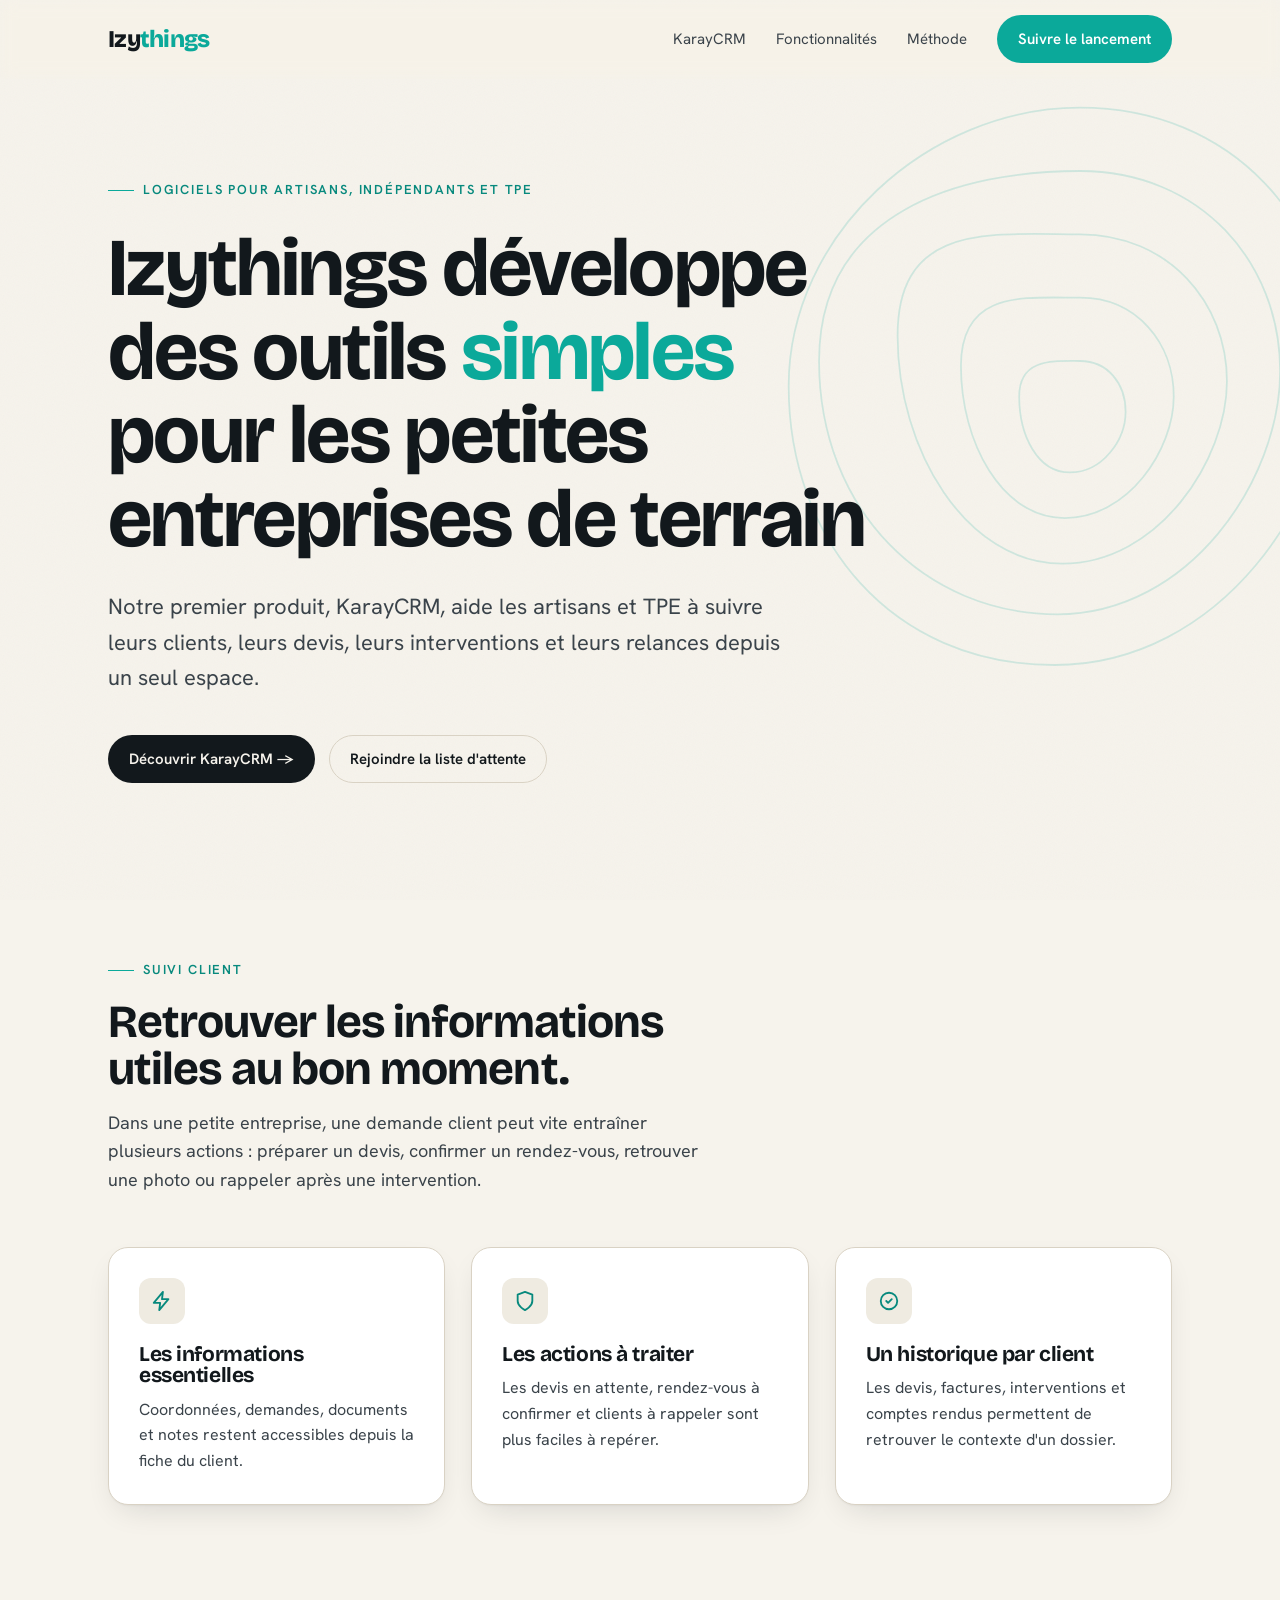
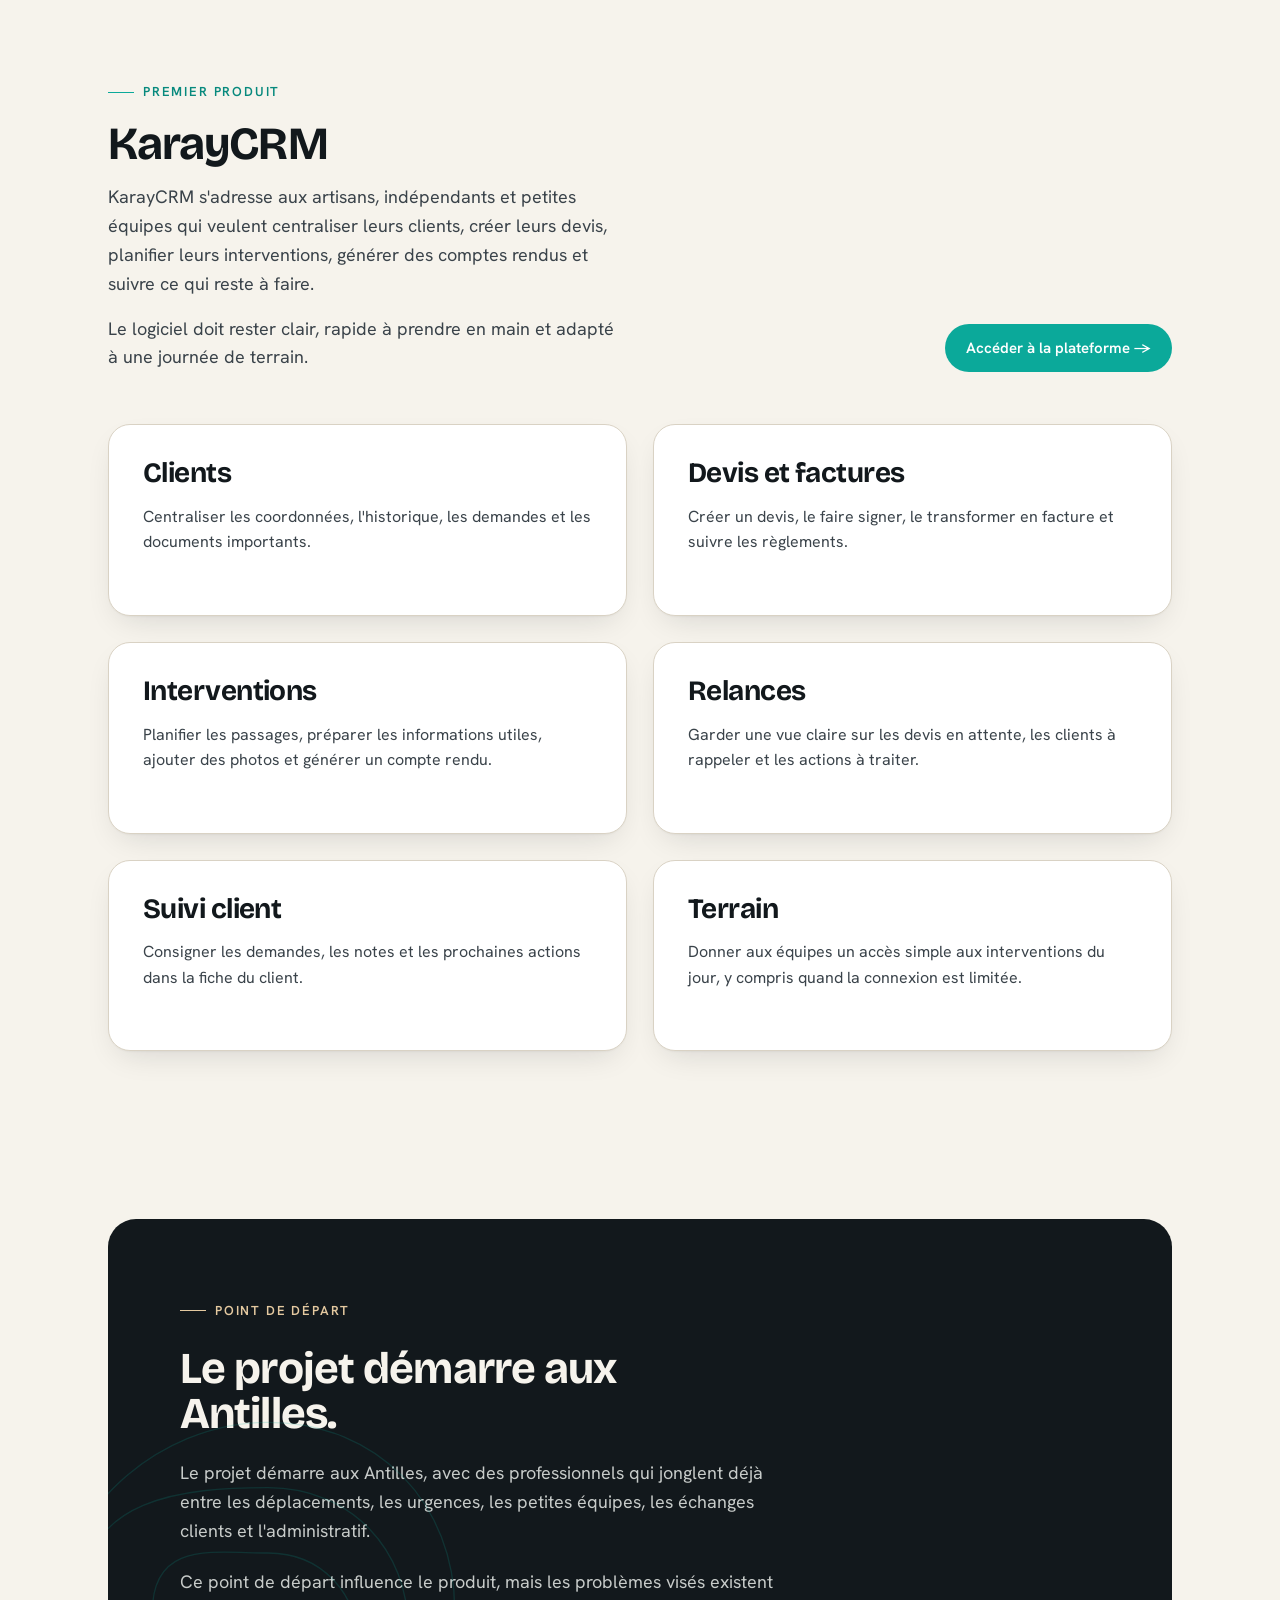
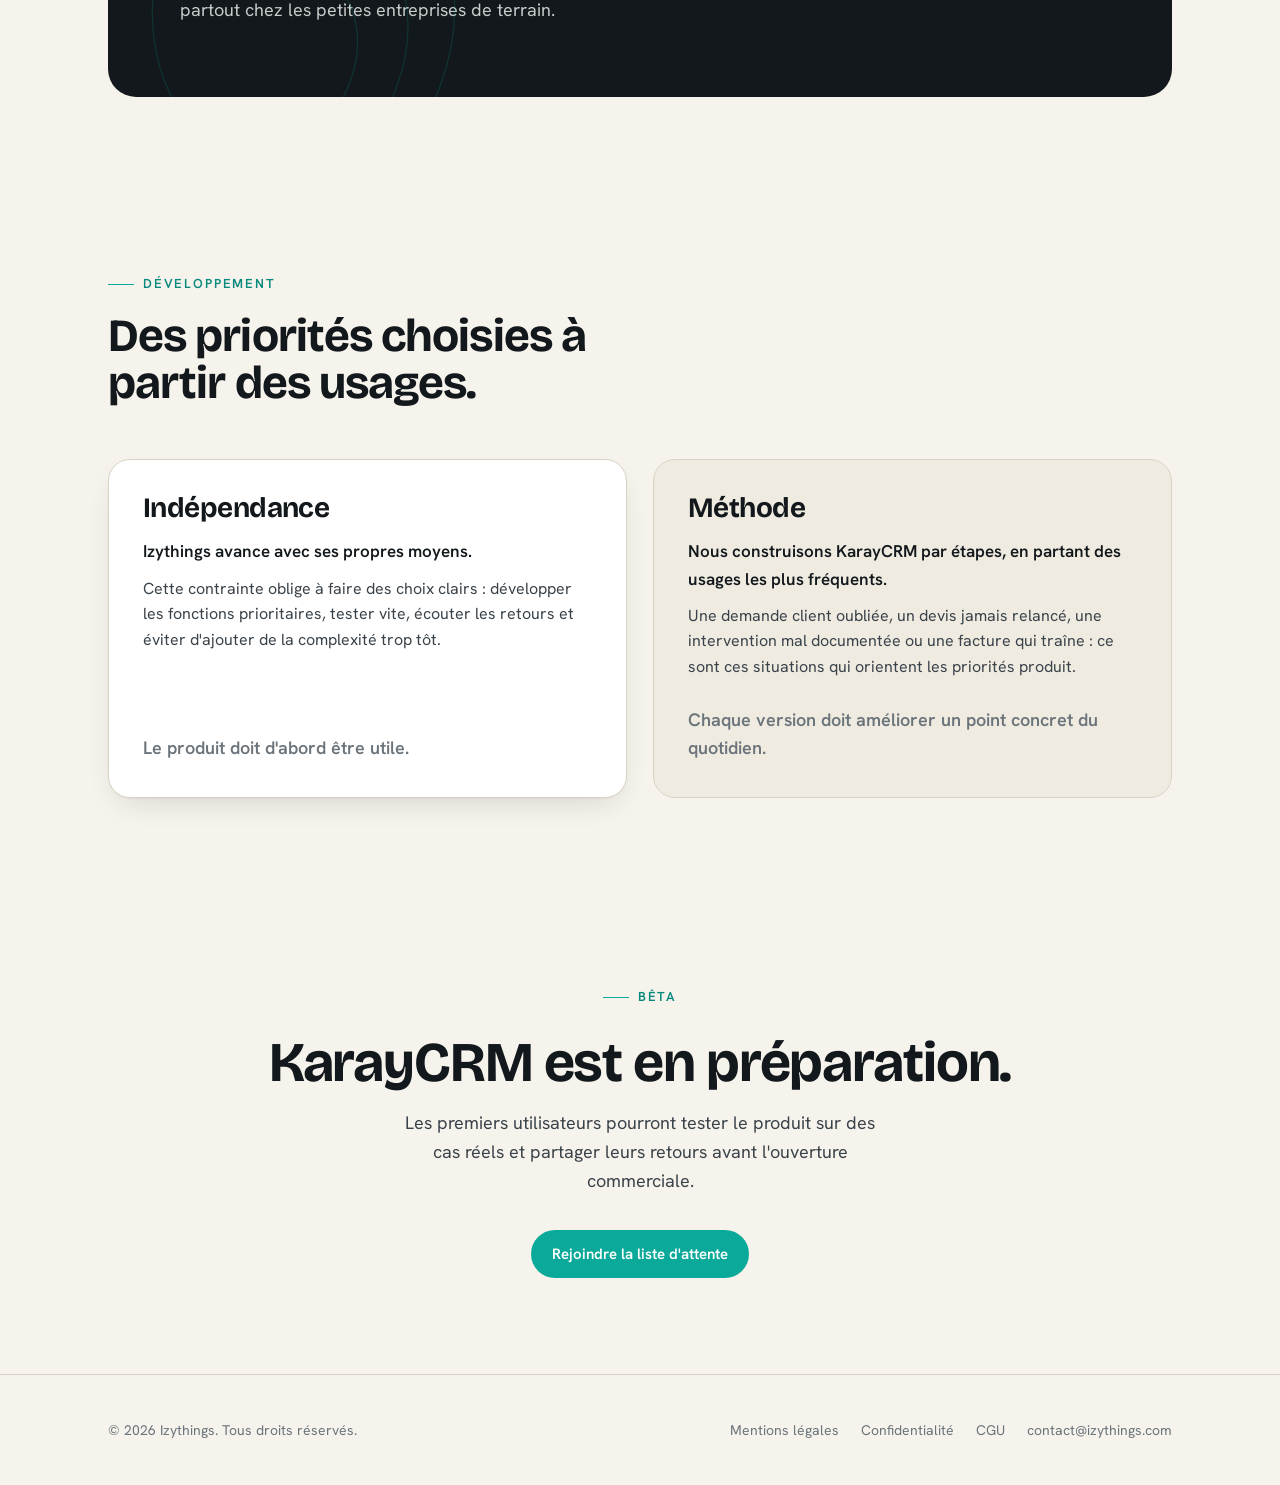
==== commit 71d4dfa7: "Add KarayCRM platform link" ====
--- a/index.html
+++ b/index.html
@@ -135,11 +135,16 @@
     <!-- ============ KarayCRM ============ -->
     <section class="section-pad" id="karaycrm">
       <div class="wrap">
-        <div class="section-head">
-          <span class="eyebrow">Premier produit</span>
-          <h2>KarayCRM</h2>
-          <p>KarayCRM s'adresse aux artisans, indépendants et petites équipes qui veulent centraliser leurs clients, créer leurs devis, planifier leurs interventions, générer des comptes rendus et suivre ce qui reste à faire.</p>
-          <p>Le logiciel doit rester clair, rapide à prendre en main et adapté à une journée de terrain.</p>
+        <div class="product-intro">
+          <div class="section-head">
+            <span class="eyebrow">Premier produit</span>
+            <h2>KarayCRM</h2>
+            <p>KarayCRM s'adresse aux artisans, indépendants et petites équipes qui veulent centraliser leurs clients, créer leurs devis, planifier leurs interventions, générer des comptes rendus et suivre ce qui reste à faire.</p>
+            <p>Le logiciel doit rester clair, rapide à prendre en main et adapté à une journée de terrain.</p>
+          </div>
+          <div class="product-intro-cta">
+            <a class="btn btn-accent" href="https://karaycrm.fr">Accéder à la plateforme →</a>
+          </div>
         </div>
         <div class="products" id="fonctionnalites">
 
--- a/styles.css
+++ b/styles.css
@@ -130,6 +130,9 @@
 @media (max-width: 860px) { .values { grid-template-columns: 1fr; } }
 
 /* products */
+.product-intro { display: grid; grid-template-columns: repeat(2, 1fr); gap: 26px; align-items: end; margin-bottom: 52px; }
+.product-intro .section-head { margin-bottom: 0; }
+.product-intro-cta { display: flex; justify-content: flex-end; }
 .products { display: grid; grid-template-columns: repeat(2, 1fr); gap: 26px; }
 .product {
   position: relative; background: var(--white); border: 1px solid var(--line);
@@ -150,7 +153,10 @@
 .product .more svg { transition: transform .2s ease; }
 .product:hover .more svg { transform: translateX(4px); }
 .product .more.disabled { color: var(--ink-faint); cursor: default; }
-@media (max-width: 760px) { .products { grid-template-columns: 1fr; } }
+@media (max-width: 760px) {
+  .product-intro, .products { grid-template-columns: 1fr; }
+  .product-intro-cta { justify-content: flex-start; }
+}
 
 /* about */
 .about { background: var(--ink); color: var(--paper); border-radius: 28px; padding: clamp(36px, 6vw, 72px); position: relative; overflow: hidden; }
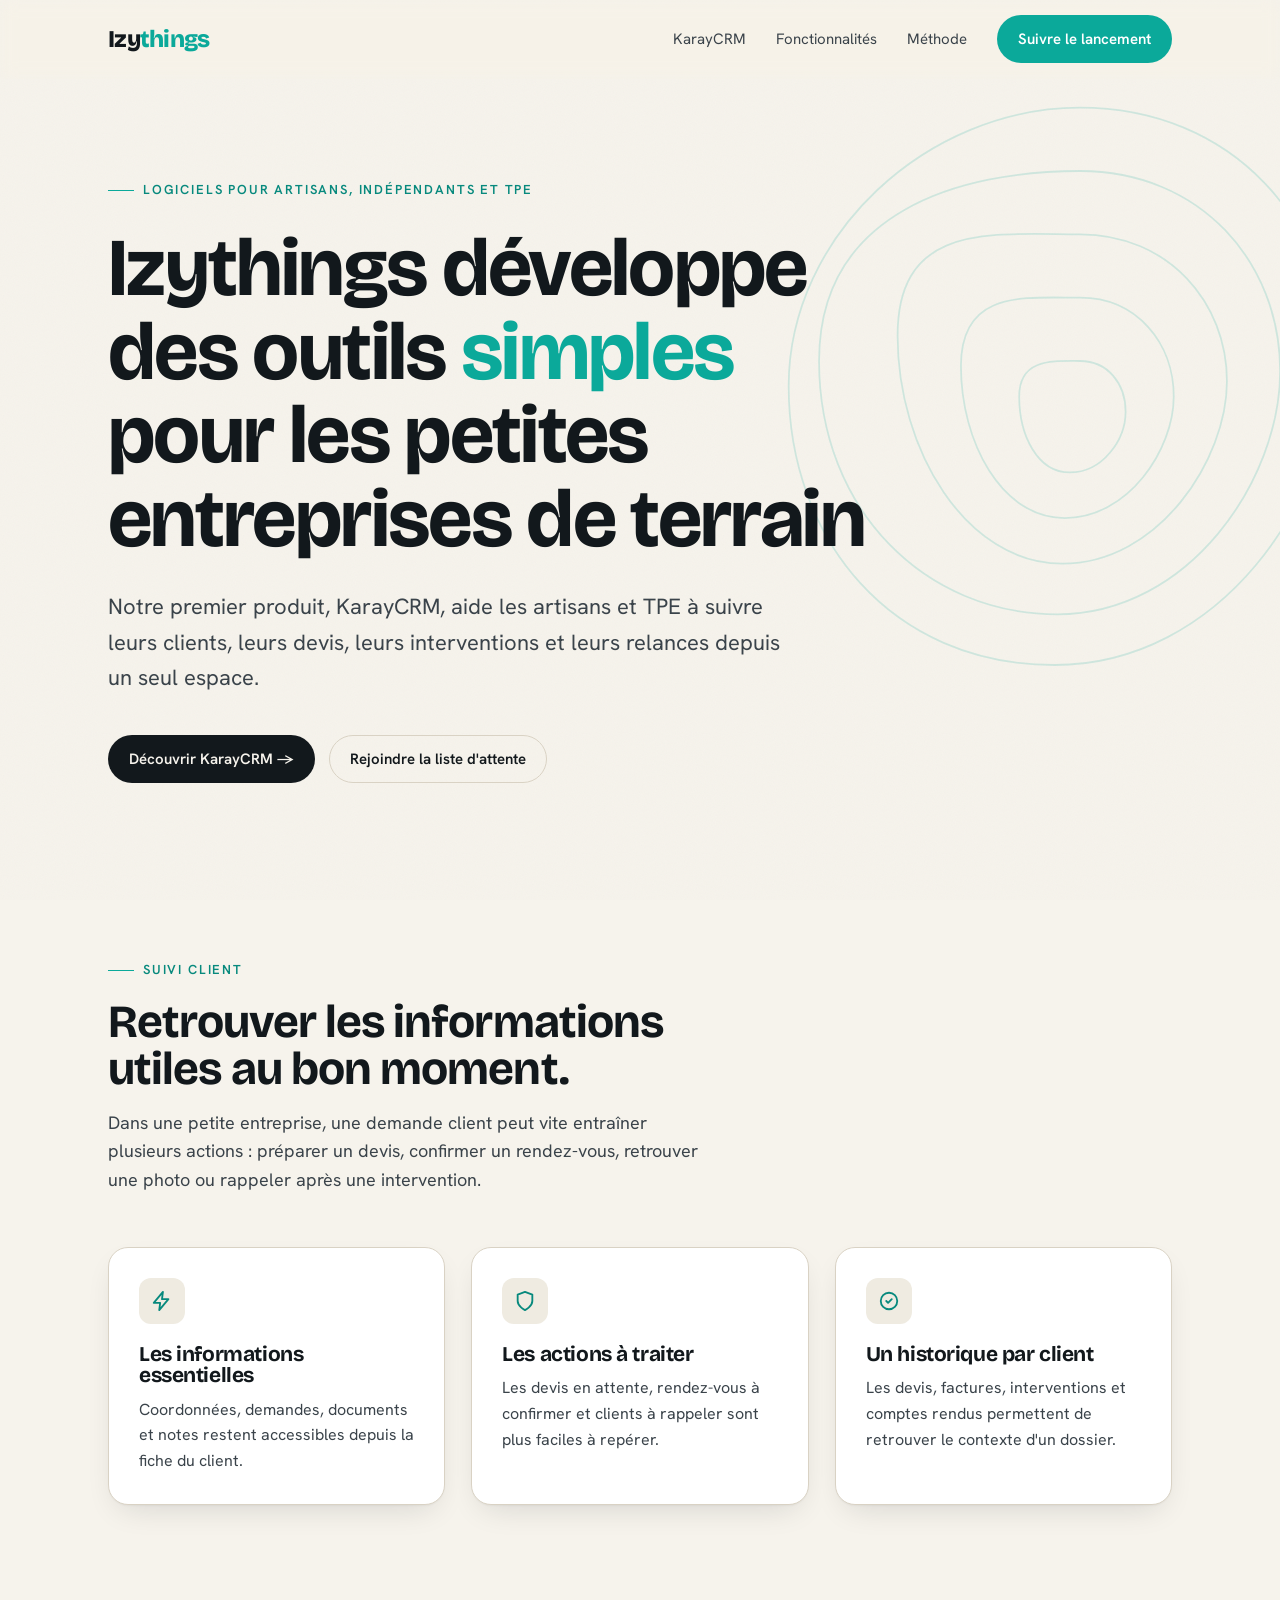
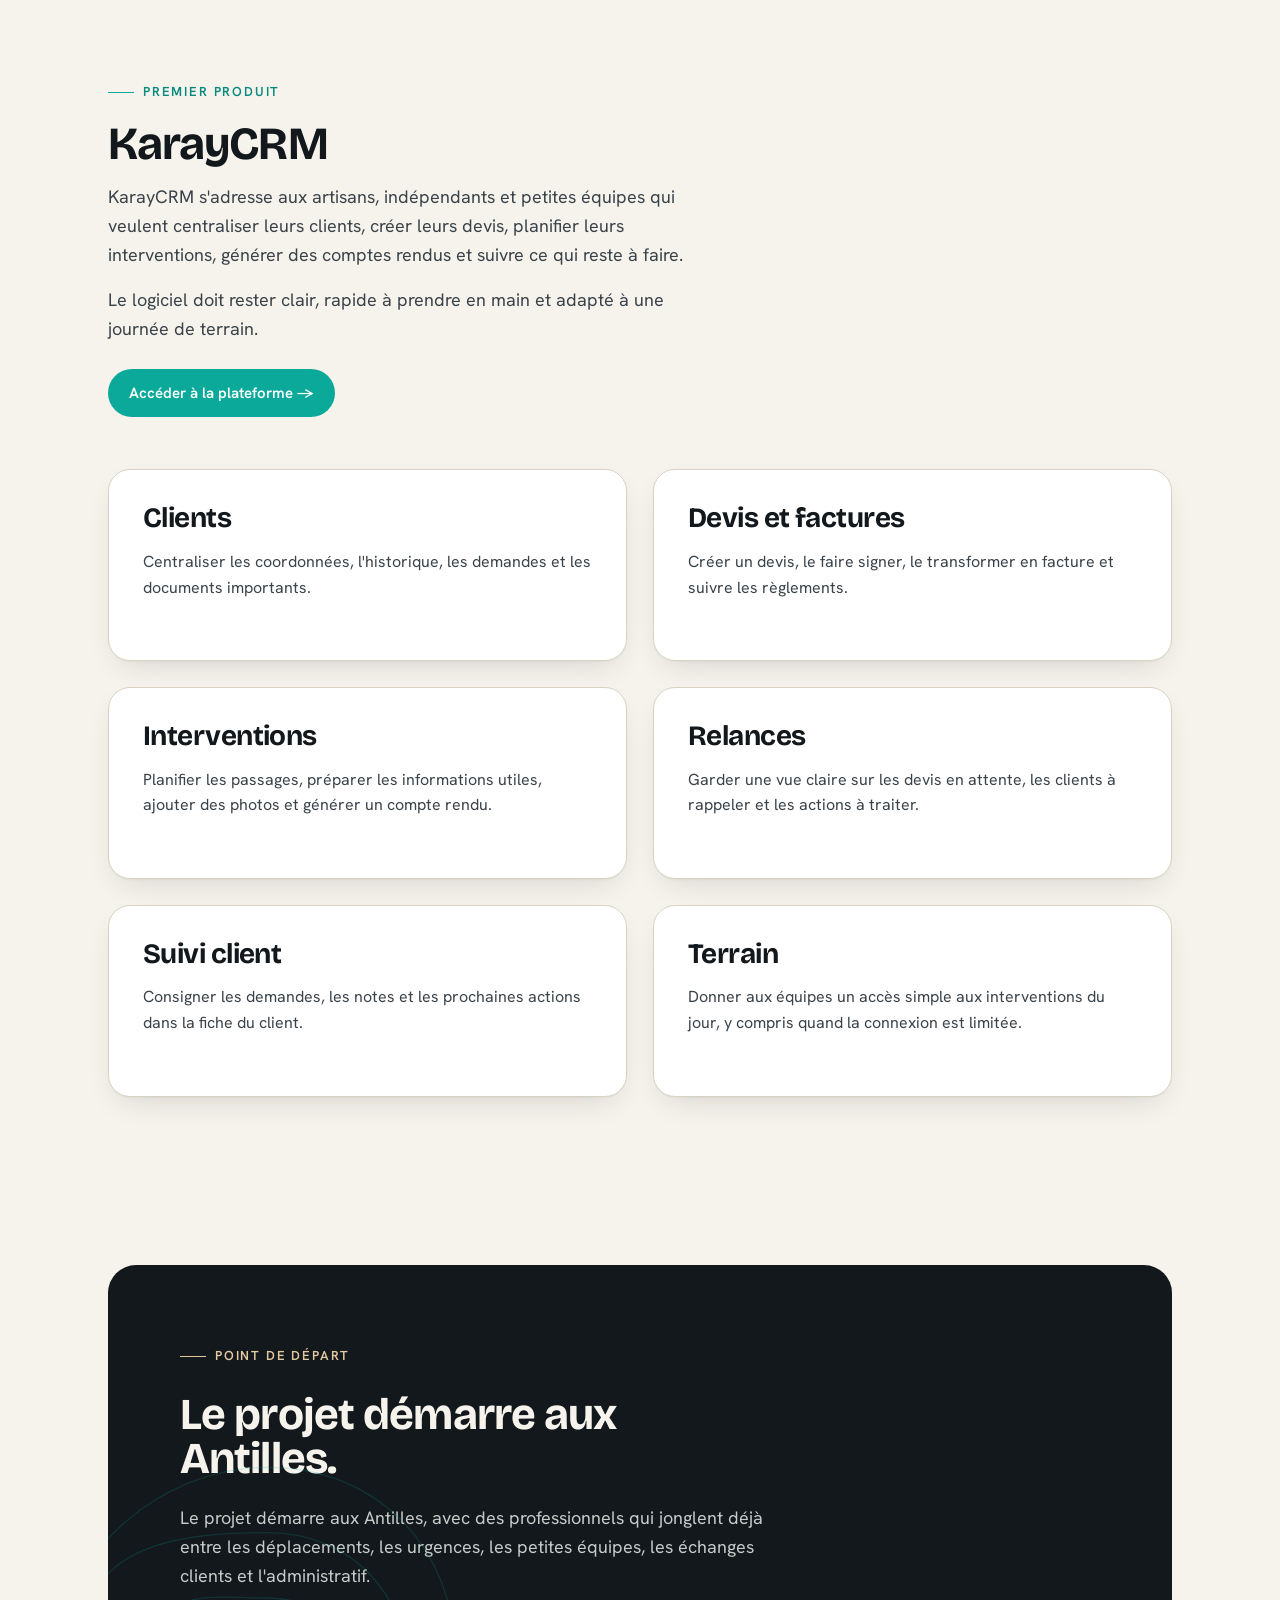
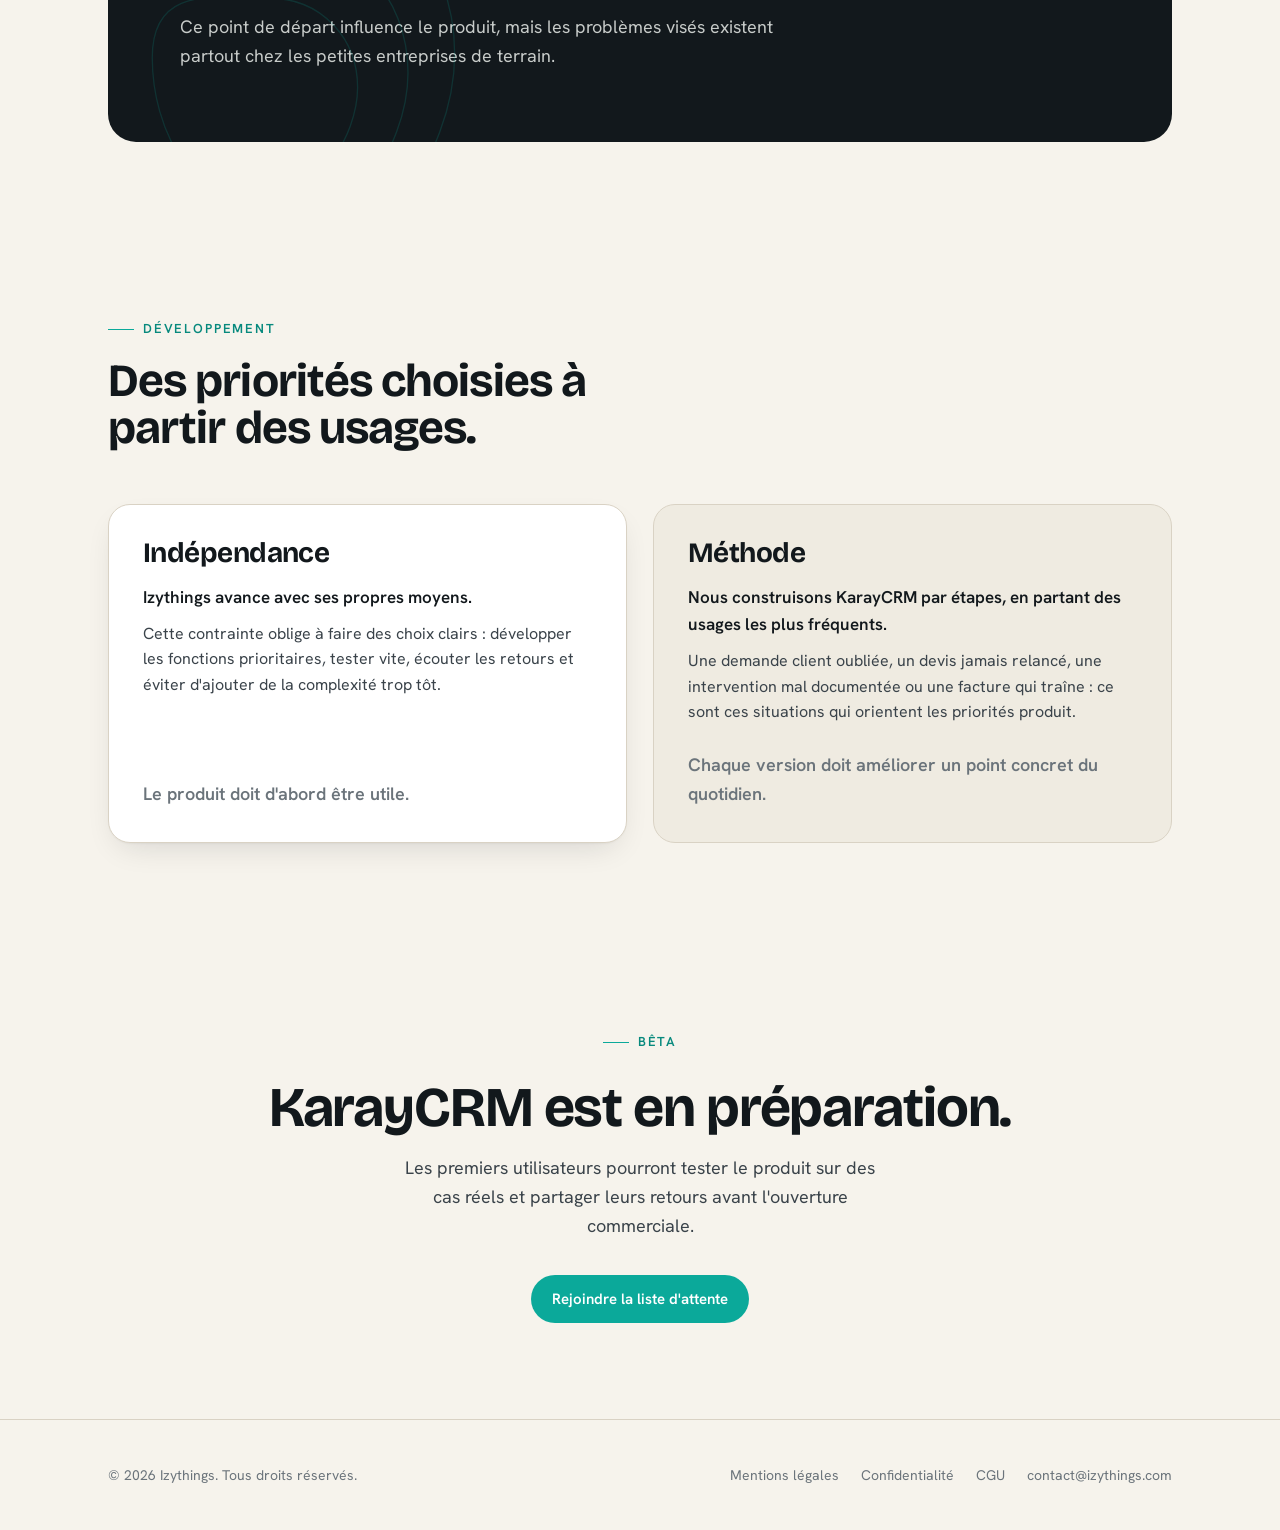
==== commit 6c3f6027: "Place KarayCRM button below copy" ====
--- a/index.html
+++ b/index.html
@@ -141,8 +141,6 @@
             <h2>KarayCRM</h2>
             <p>KarayCRM s'adresse aux artisans, indépendants et petites équipes qui veulent centraliser leurs clients, créer leurs devis, planifier leurs interventions, générer des comptes rendus et suivre ce qui reste à faire.</p>
             <p>Le logiciel doit rester clair, rapide à prendre en main et adapté à une journée de terrain.</p>
-          </div>
-          <div class="product-intro-cta">
             <a class="btn btn-accent" href="https://karaycrm.fr">Accéder à la plateforme →</a>
           </div>
         </div>
--- a/styles.css
+++ b/styles.css
@@ -130,9 +130,9 @@
 @media (max-width: 860px) { .values { grid-template-columns: 1fr; } }
 
 /* products */
-.product-intro { display: grid; grid-template-columns: repeat(2, 1fr); gap: 26px; align-items: end; margin-bottom: 52px; }
+.product-intro { margin-bottom: 52px; }
 .product-intro .section-head { margin-bottom: 0; }
-.product-intro-cta { display: flex; justify-content: flex-end; }
+.product-intro .btn { margin-top: 26px; }
 .products { display: grid; grid-template-columns: repeat(2, 1fr); gap: 26px; }
 .product {
   position: relative; background: var(--white); border: 1px solid var(--line);
@@ -154,8 +154,7 @@
 .product:hover .more svg { transform: translateX(4px); }
 .product .more.disabled { color: var(--ink-faint); cursor: default; }
 @media (max-width: 760px) {
-  .product-intro, .products { grid-template-columns: 1fr; }
-  .product-intro-cta { justify-content: flex-start; }
+  .products { grid-template-columns: 1fr; }
 }
 
 /* about */
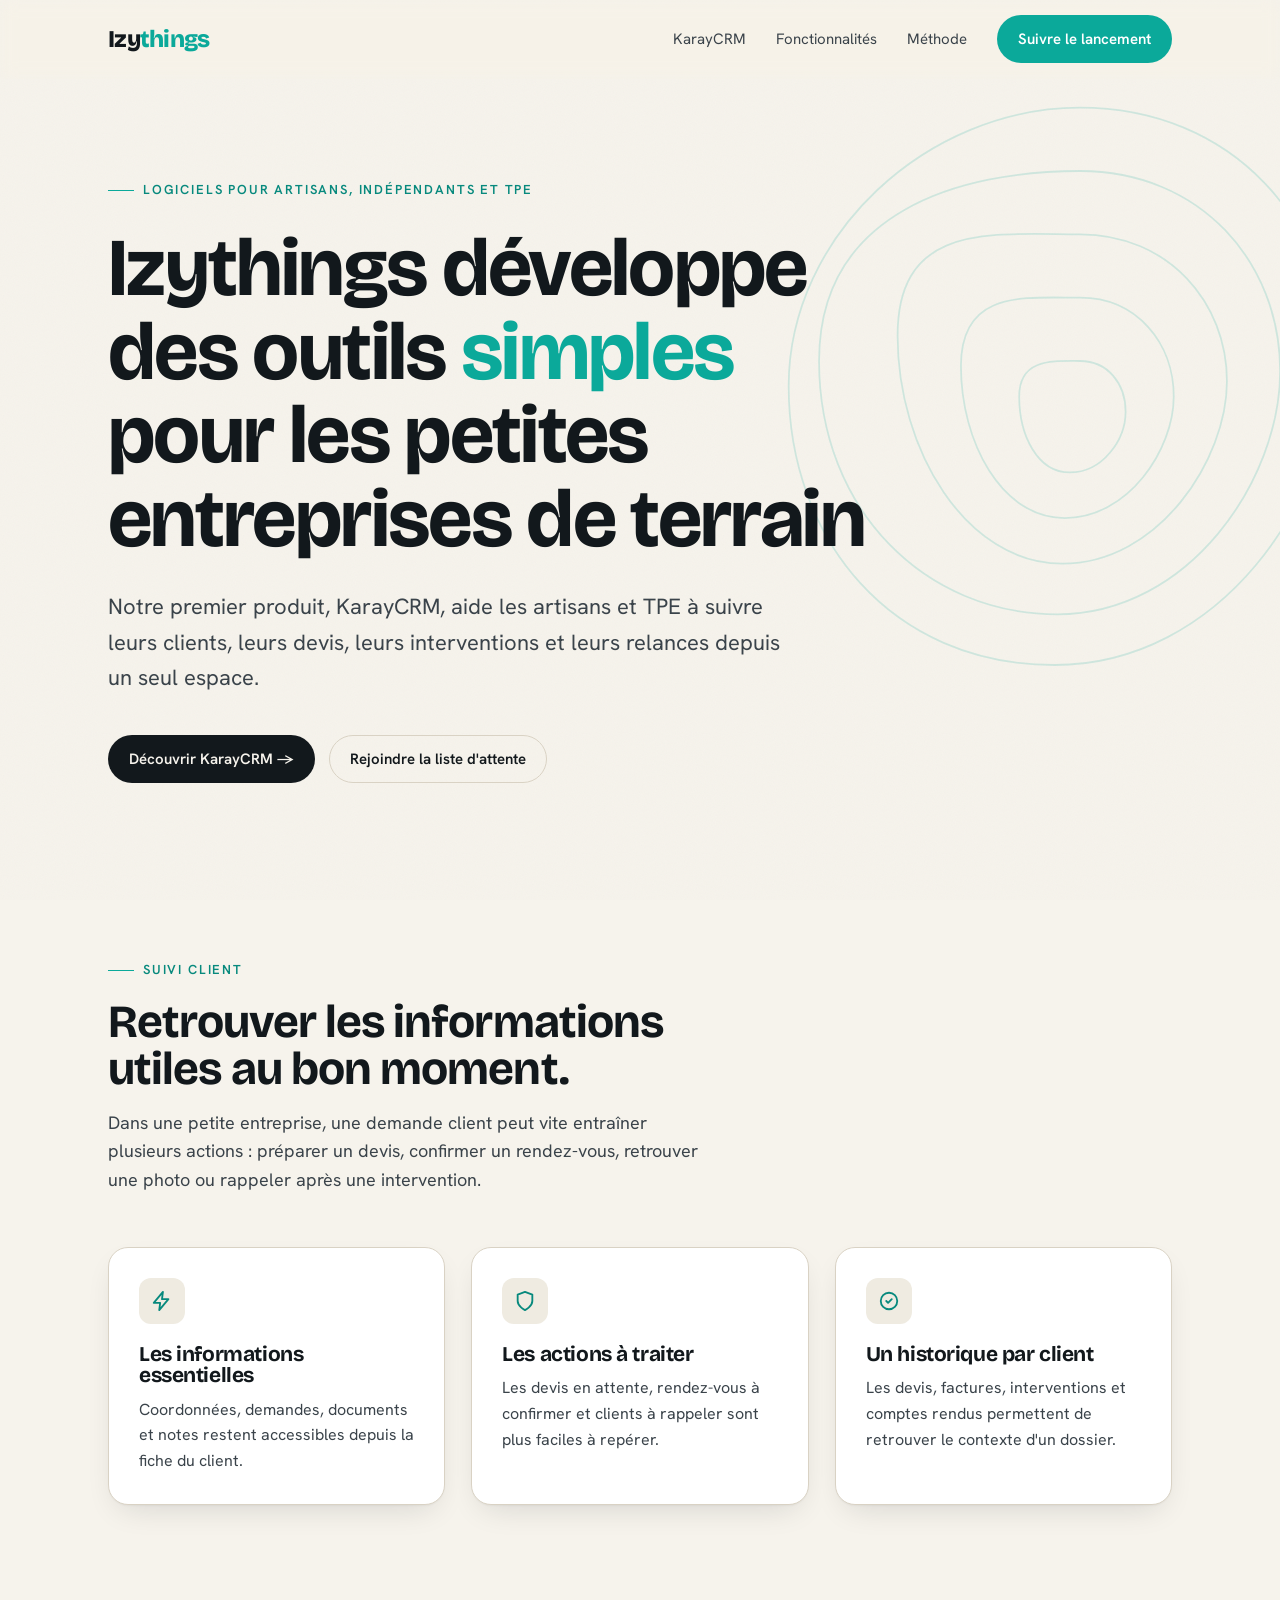
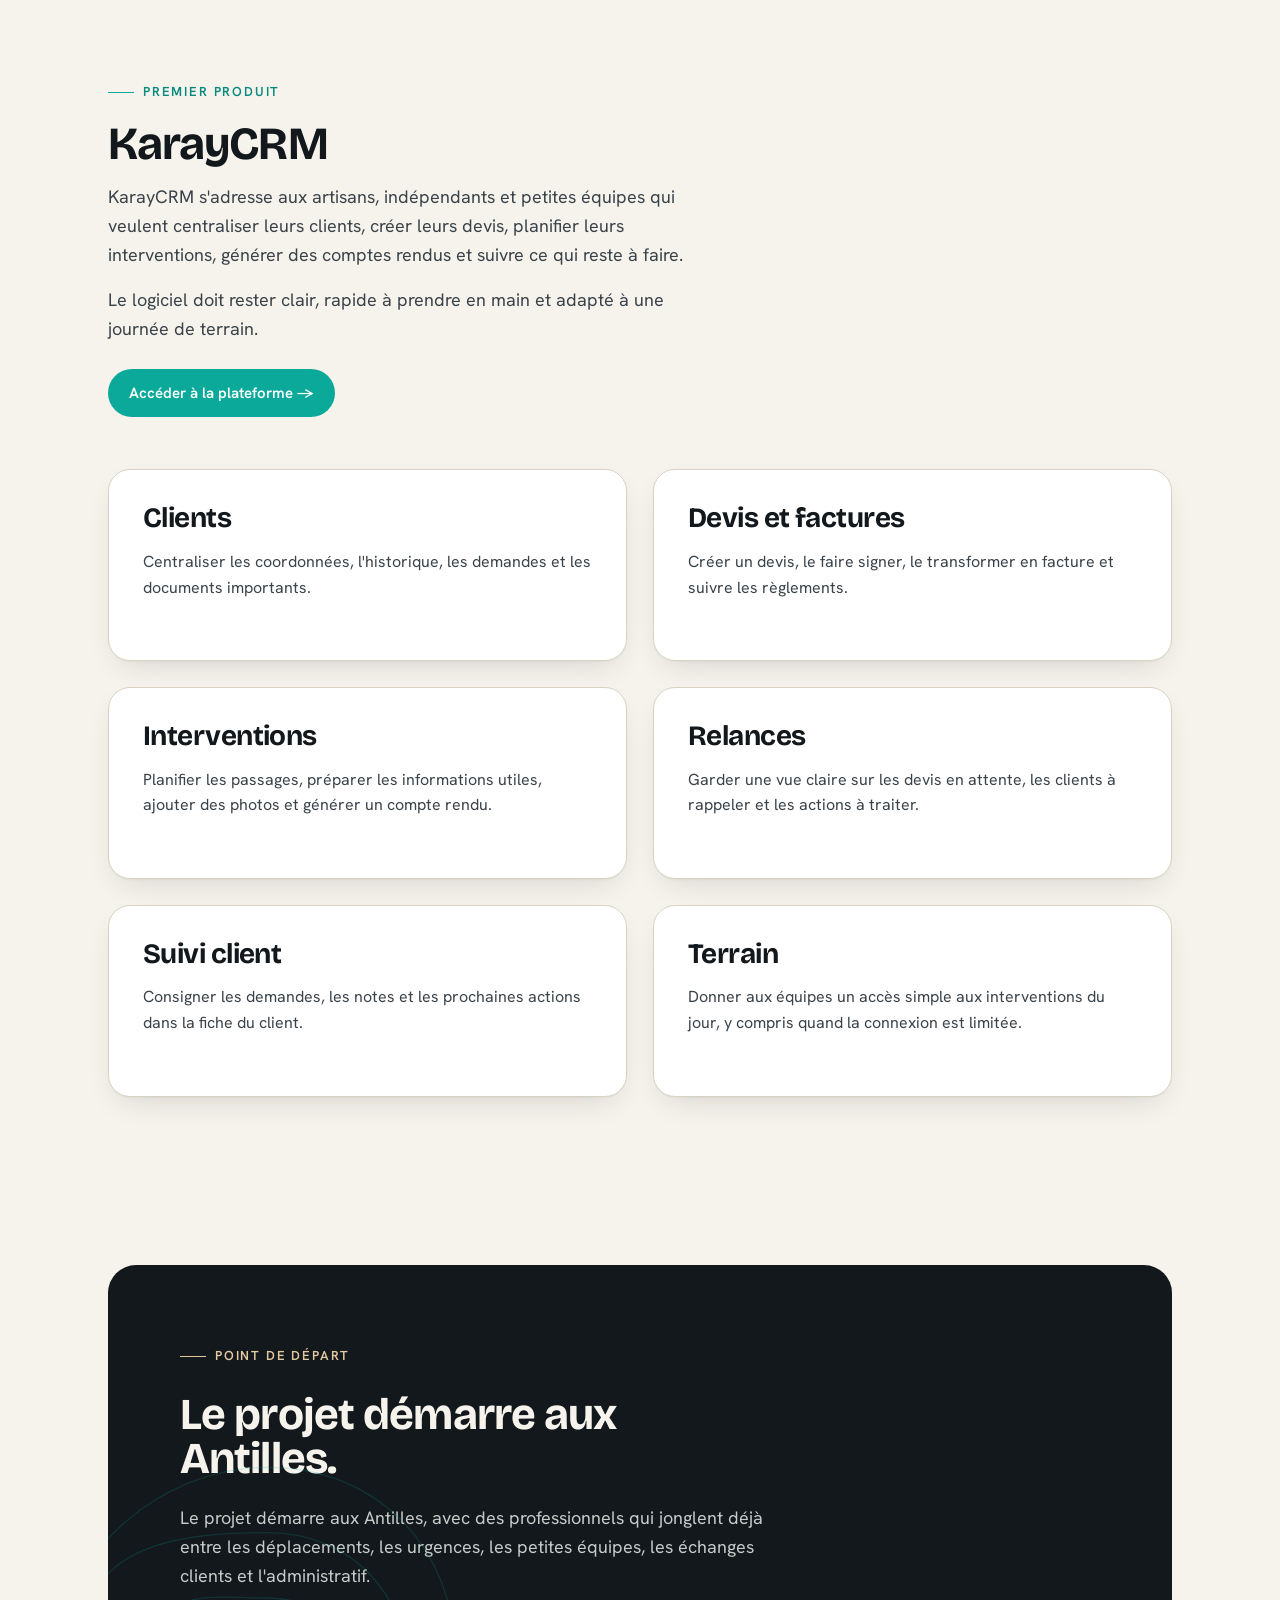
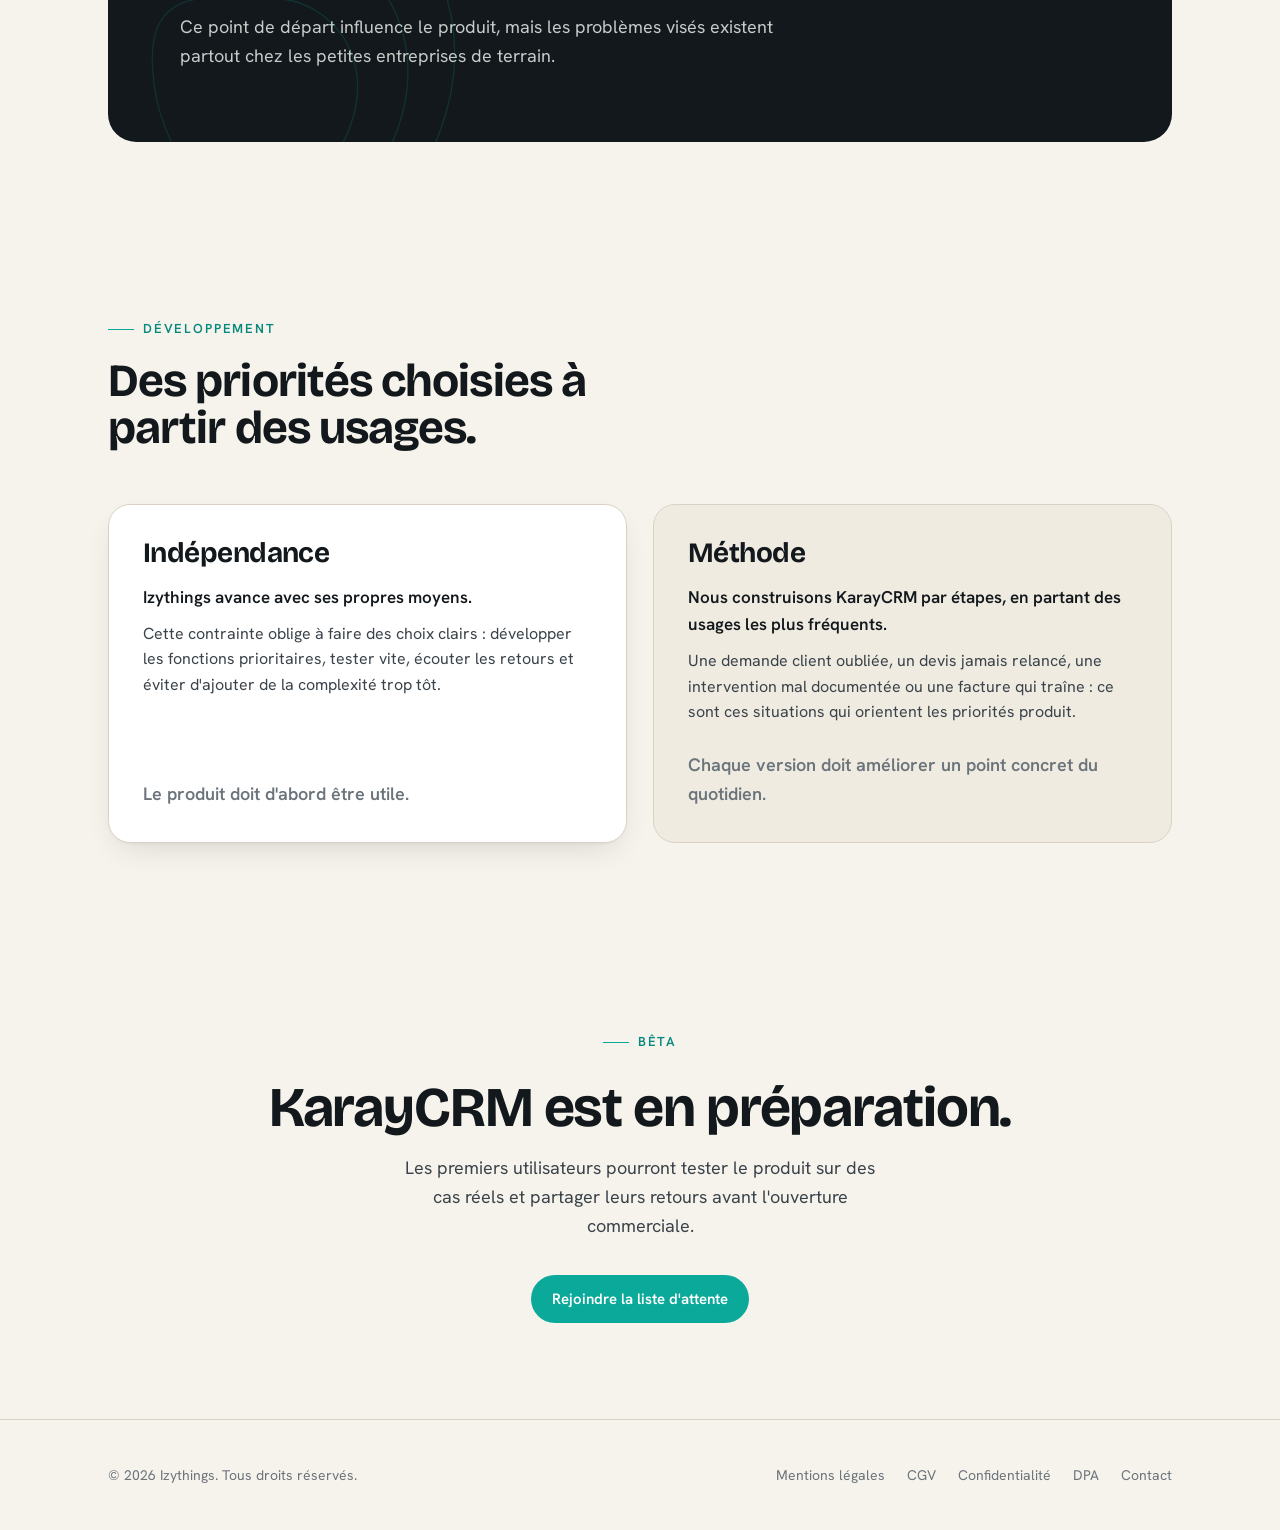
==== commit 8a3f5d00: "Add CGV and DPA pages, complete legal hub with real Kbis data - Fill mentions-legales with real SIRE" ====
--- a/index.html
+++ b/index.html
@@ -261,9 +261,10 @@
       <span class="copy">© 2026 Izythings. Tous droits réservés.</span>
       <nav class="foot-links" aria-label="Liens légaux">
         <a href="mentions-legales.html">Mentions légales</a>
+        <a href="cgv.html">CGV</a>
         <a href="confidentialite.html">Confidentialité</a>
-        <a href="cgu.html">CGU</a>
-        <a href="mailto:contact@izythings.com">contact@izythings.com</a>
+        <a href="dpa.html">DPA</a>
+        <a href="mailto:contact@izythings.com">Contact</a>
       </nav>
     </div>
   </footer>
--- a/styles.css
+++ b/styles.css
@@ -188,3 +188,9 @@
 .legal ul { padding-left: 22px; }
 .legal a { color: var(--turquoise-deep); text-decoration: underline; text-underline-offset: 3px; }
 .ph { background: rgba(228,201,160,.35); border-bottom: 1px dashed var(--sand); padding: 0 4px; border-radius: 3px; font-style: italic; }
+
+/* Legal tables */
+.legal table { width: 100%; border-collapse: collapse; margin-bottom: 20px; font-size: 15px; }
+.legal th { background: var(--paper-2); font-weight: 600; text-align: left; padding: 10px 14px; border: 1px solid var(--line); color: var(--ink); }
+.legal td { padding: 10px 14px; border: 1px solid var(--line); color: var(--ink-soft); vertical-align: top; }
+.legal tr:nth-child(even) td { background: rgba(246,243,236,.5); }
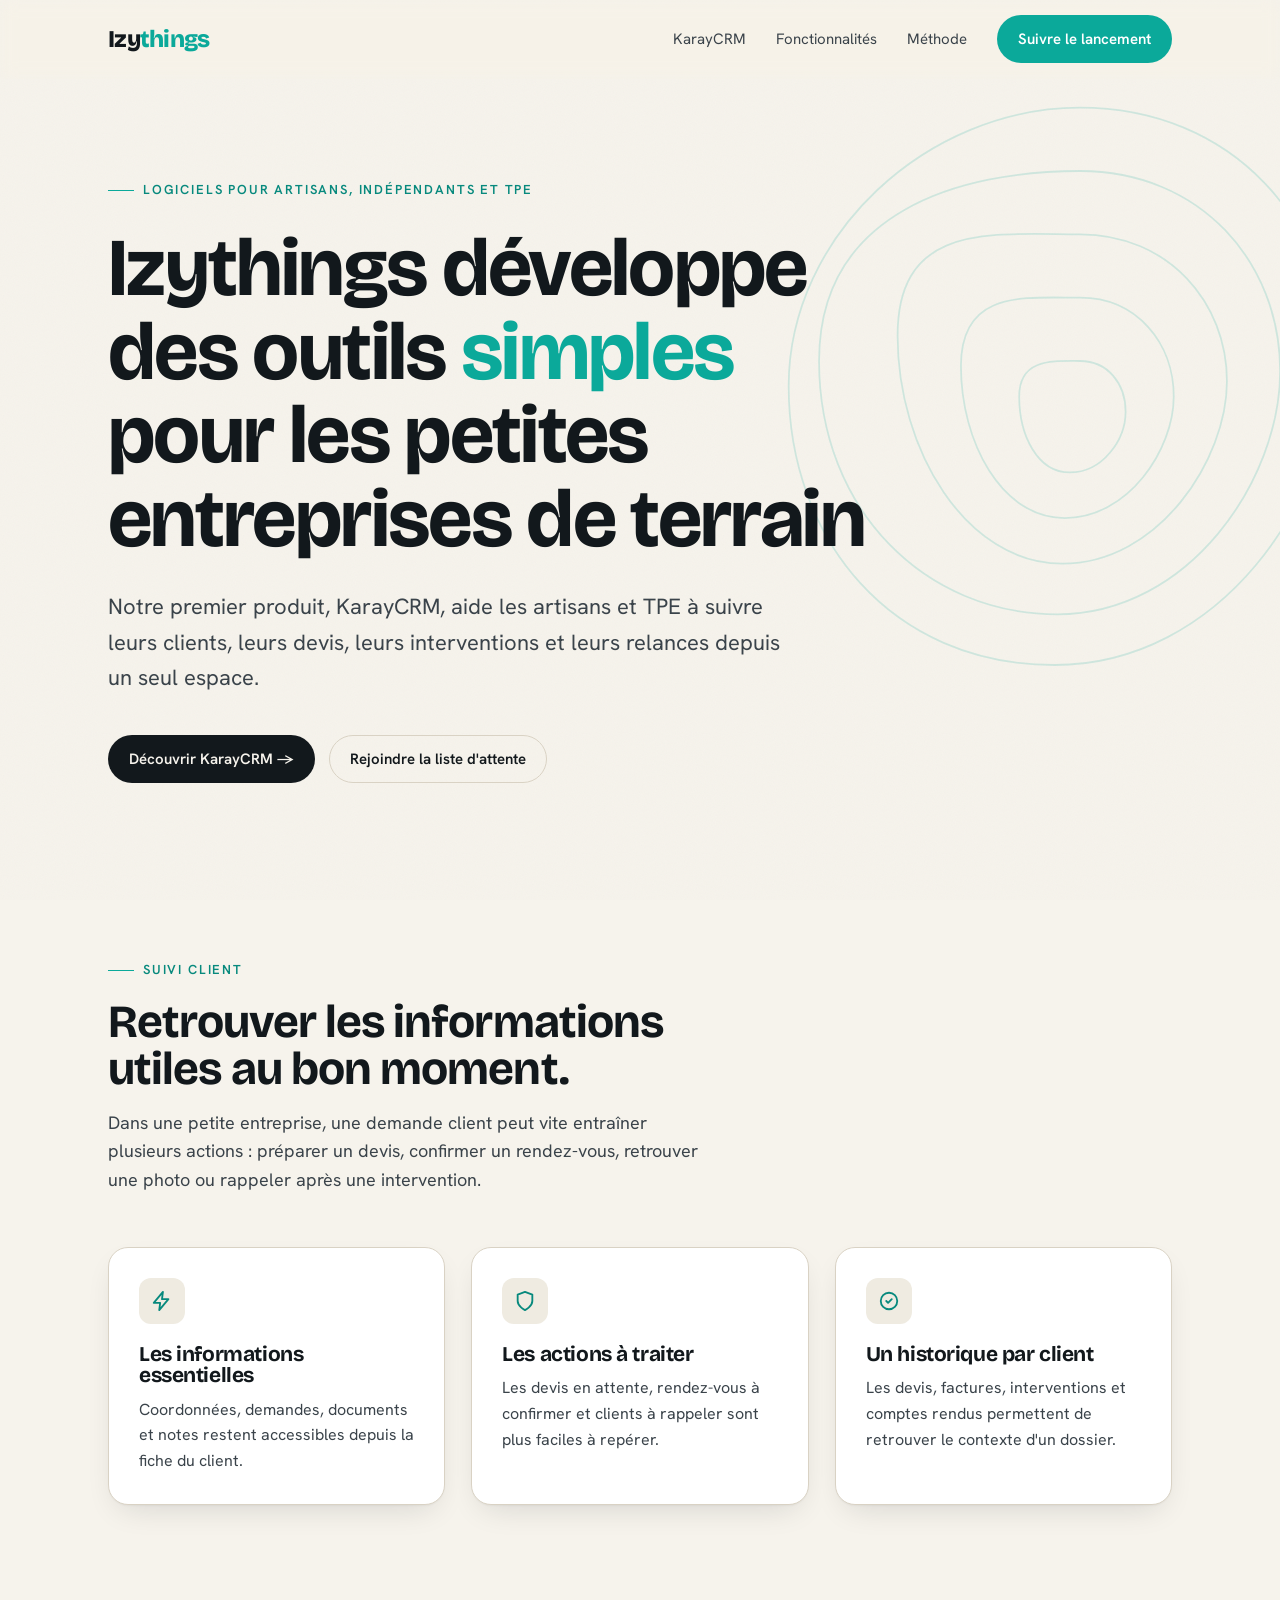
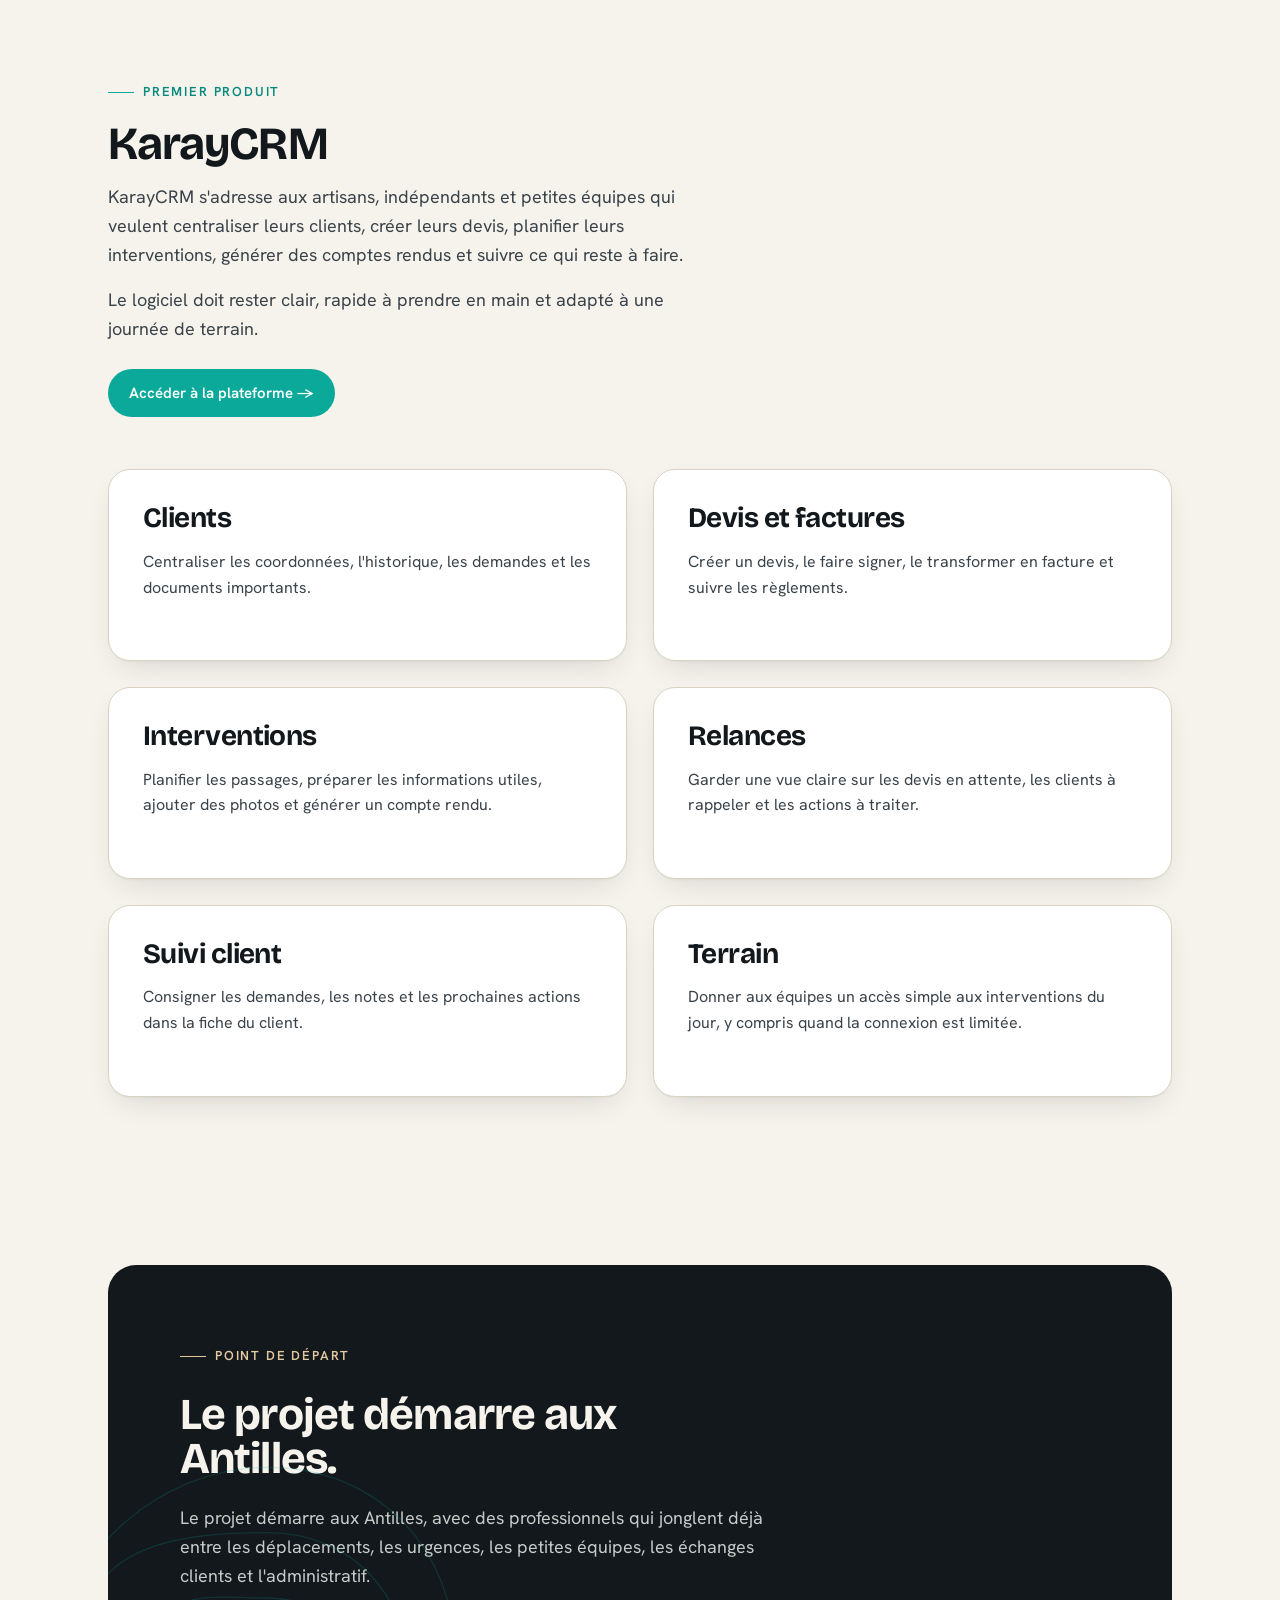
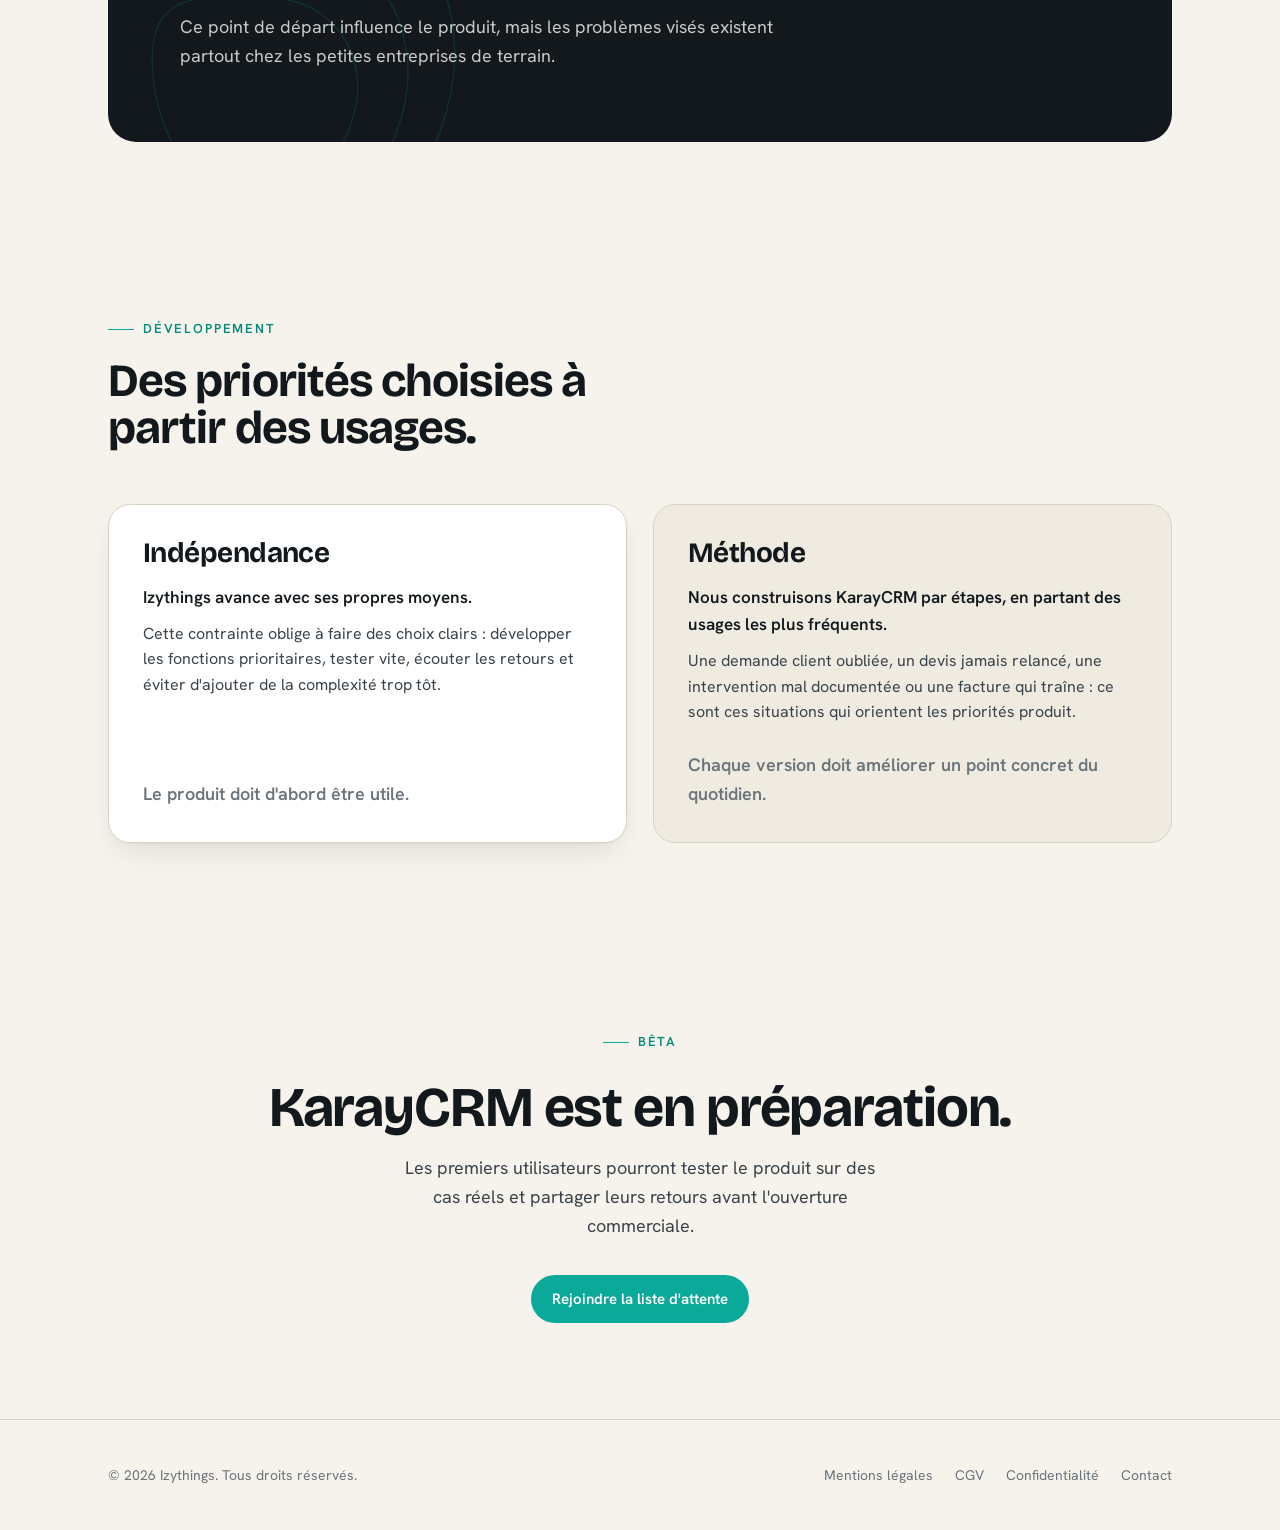
==== commit a4475549: "Remove DPA page, clean up references Page not needed yet (no active sub-processors). DPA available o" ====
--- a/index.html
+++ b/index.html
@@ -263,7 +263,6 @@
         <a href="mentions-legales.html">Mentions légales</a>
         <a href="cgv.html">CGV</a>
         <a href="confidentialite.html">Confidentialité</a>
-        <a href="dpa.html">DPA</a>
         <a href="mailto:contact@izythings.com">Contact</a>
       </nav>
     </div>
